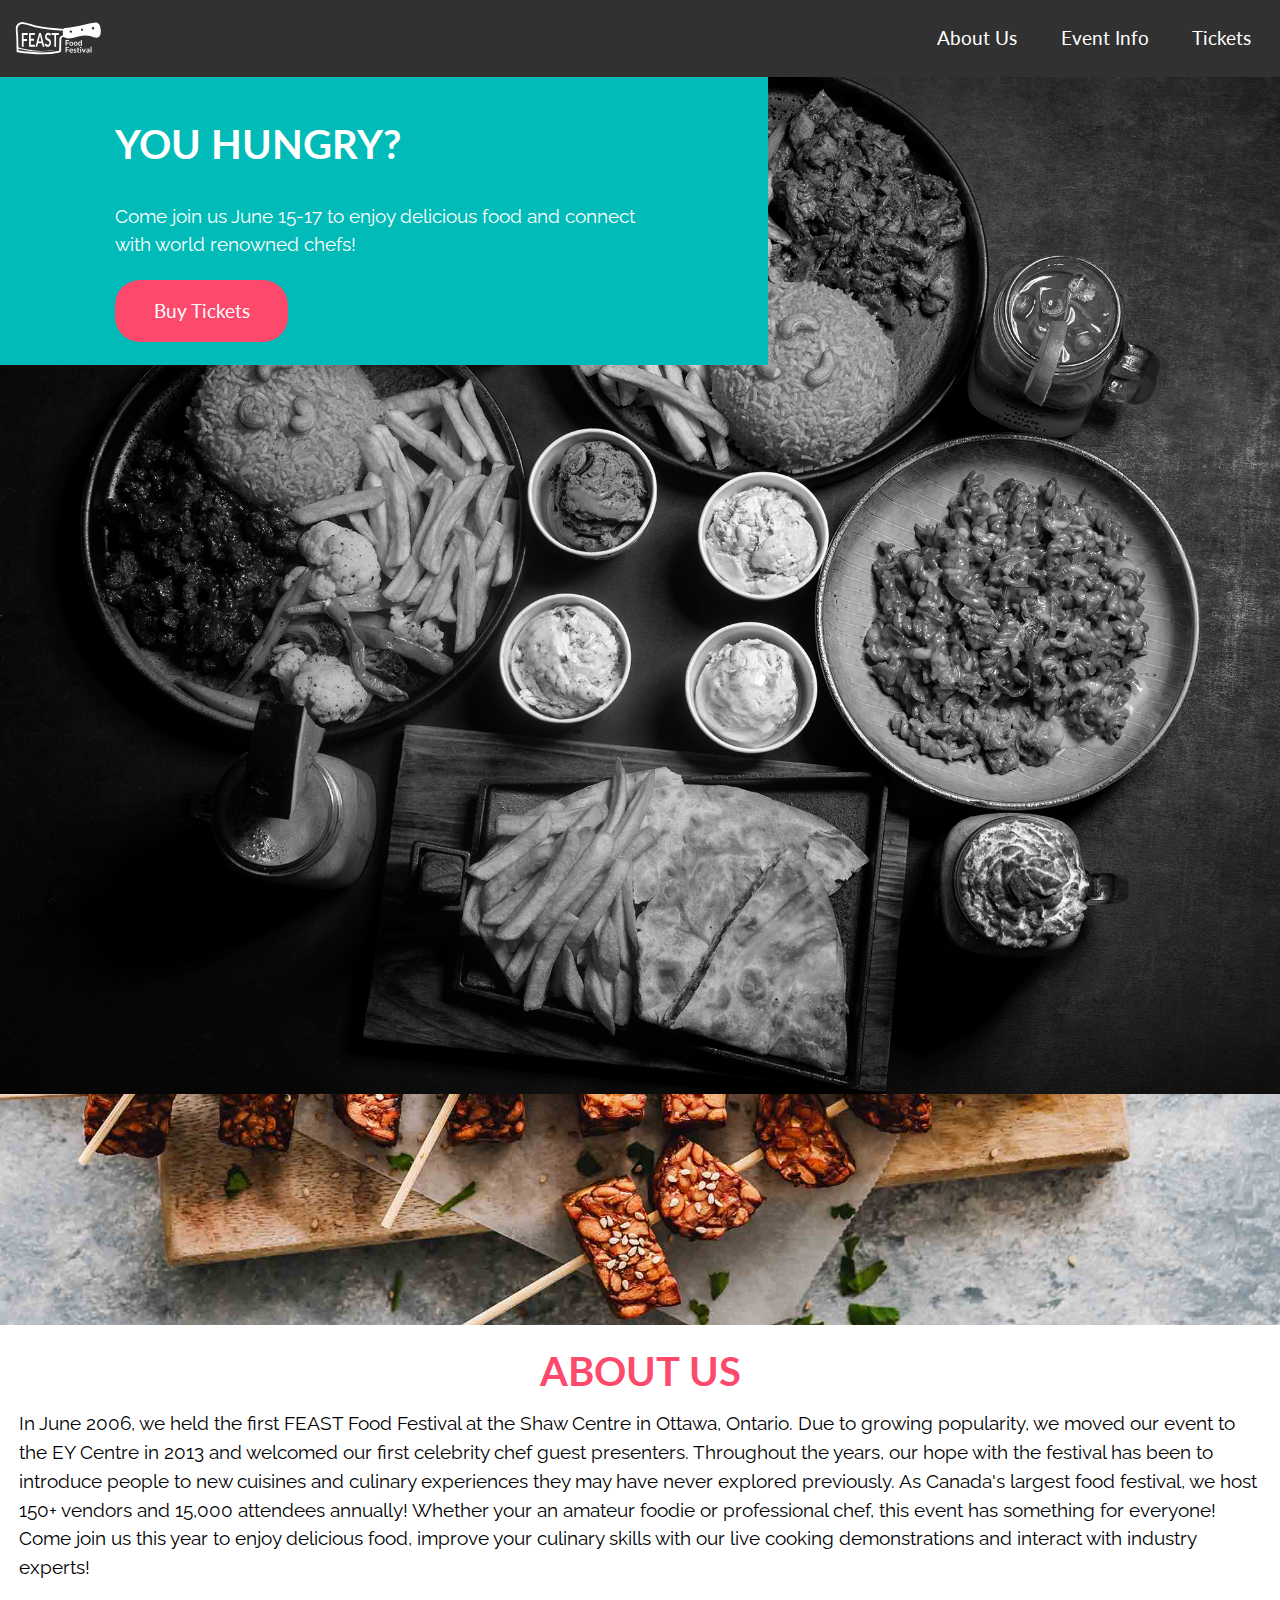
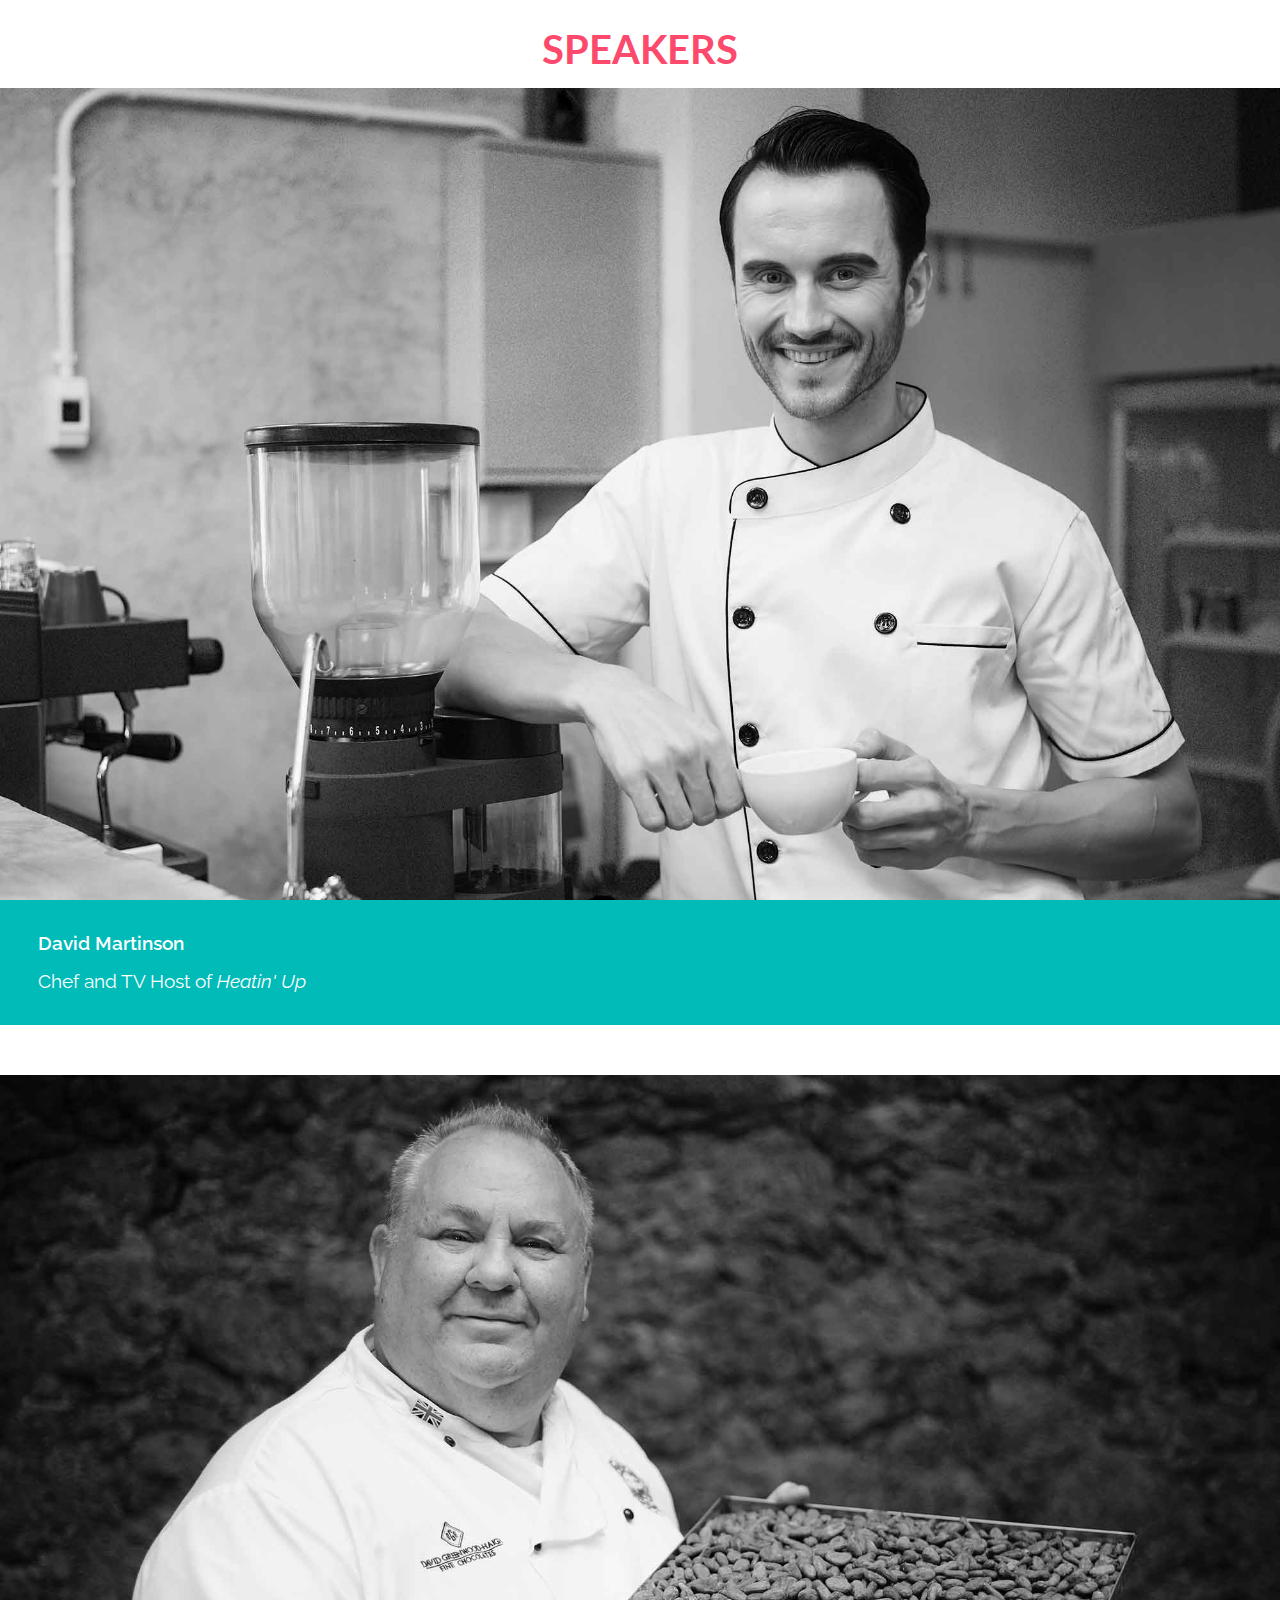
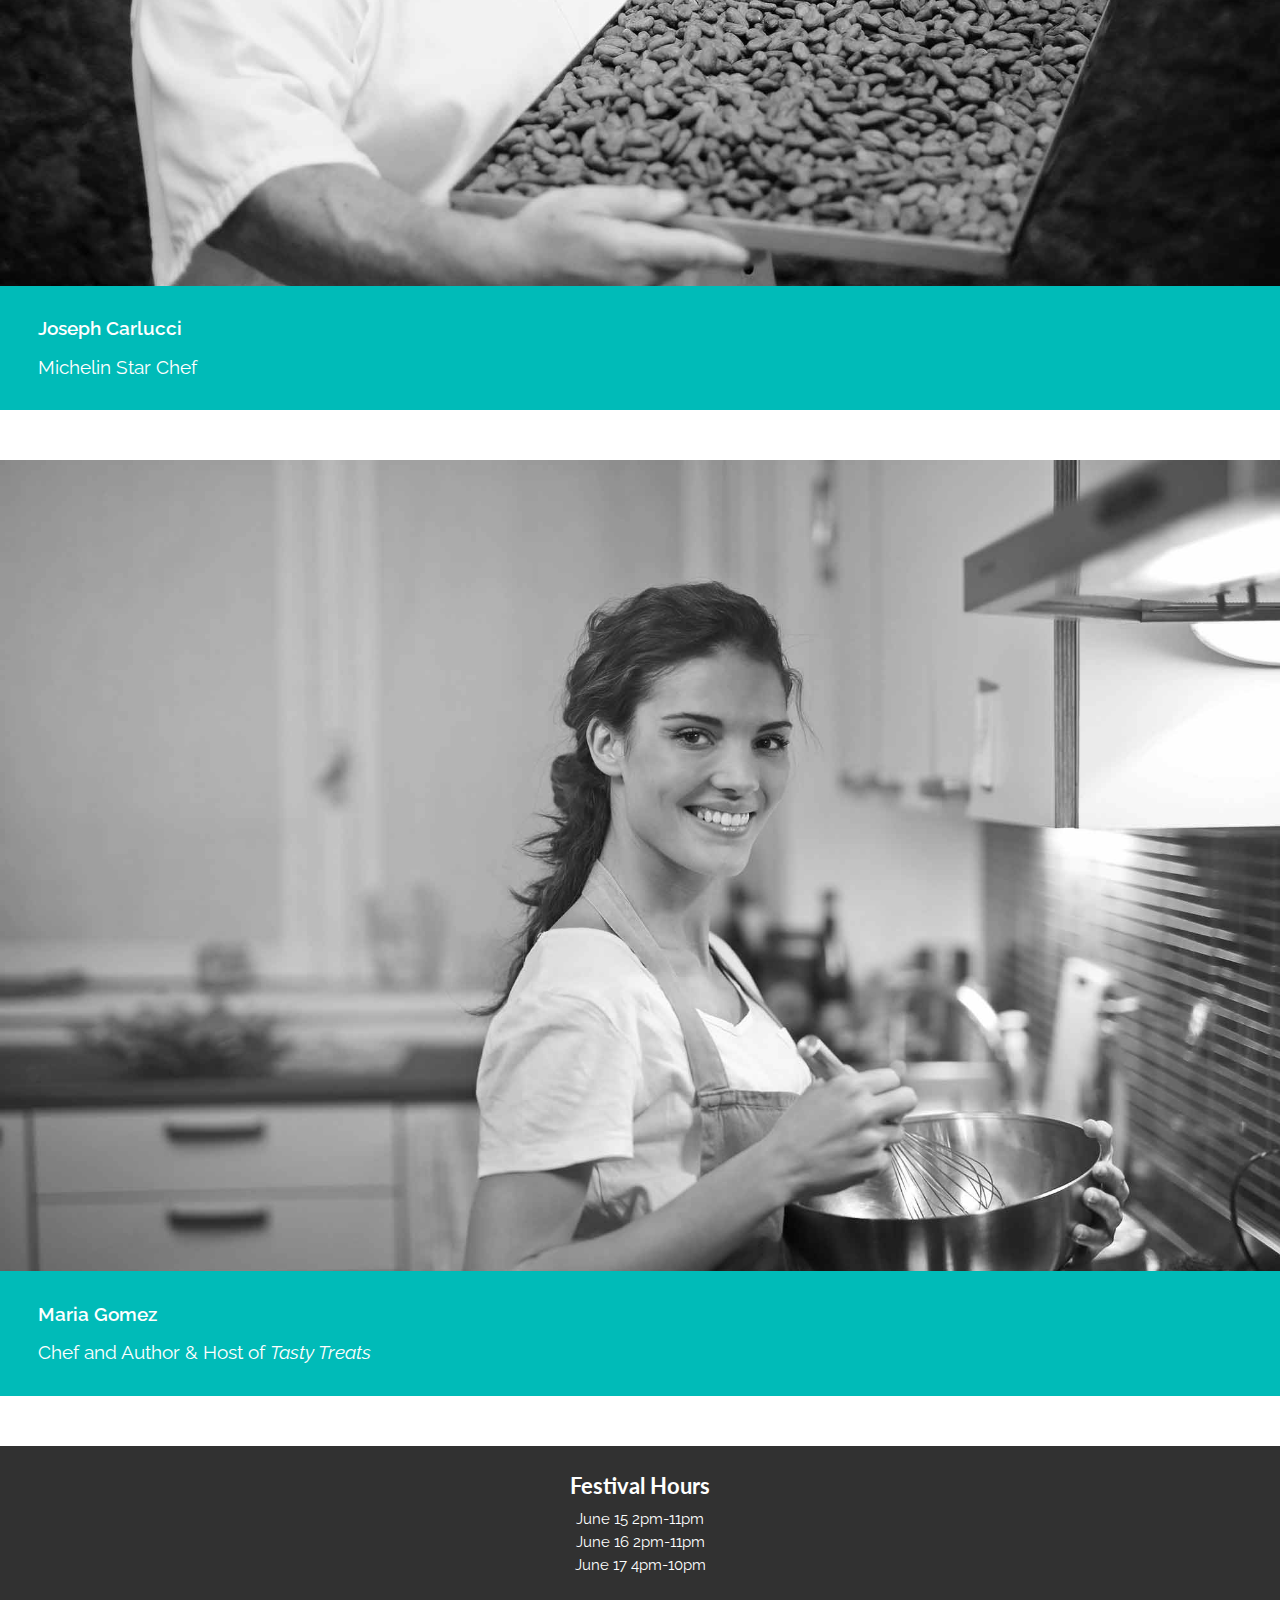
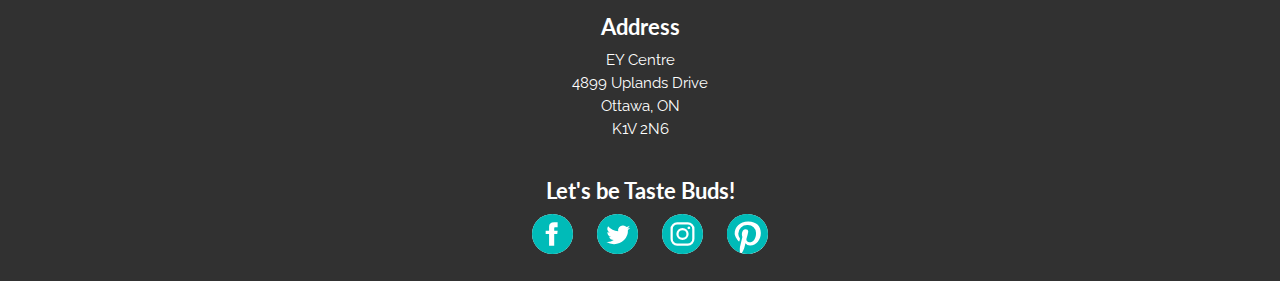
==== index.html @ 9d517d47 "Add button transition, image, and content containers" ====
<!DOCTYPE html>
<html lang="en-ca">
<head>
  <meta charset="utf-8">
  <title>FEAST Food Festival</title>
  <meta name="viewport" content="width=device-width,initial-scale=1">
  <link href="css/type.css" rel="stylesheet">
  <link href="css/main.css" rel="stylesheet">
  <link href="https://fonts.googleapis.com/css2?family=Lato:wght@700;900&family=Raleway:wght@400;600&display=swap" rel="stylesheet">
</head>
<body>

  <header>
    <div class="logo">
      <img class="logo-1" src="images/feast-logo.svg" alt="">
      <img class="logo-2" src="images/feast-logo-square.svg" alt="">
    </div>

    <nav>
      <ul class="nav">
        <li><a class="current" href="index.html">About Us</a></li>
        <li><a href="event-info.html">Event Info</a></li>
        <li><a href="tickets.html">Tickets</a></li>
      </ul>
    </nav>
  </header>

  <section class="banner">
    <img class="feast-banner" src="images/feast.jpg" alt="">
    <div class="banner-text">
      <h2>YOU HUNGRY?</h2>
      <p>Come join us June 15-17 to enjoy delicious food and connect with world renowned chefs!</p>
      <a class="buy-tickets" href="tickets.html">Buy Tickets</a>
    </div>
  </section>

  <main class="content">
    <div>
      <img class="about-us-img" src="images/skewers.jpg" alt="">
      <h2 class="about-us-h2">ABOUT US</h2>
      <p class="about-us-p">In June 2006, we held the first FEAST Food Festival at the Shaw Centre in Ottawa, Ontario. Due to growing popularity, we moved our event to the EY Centre in 2013 and welcomed our first celebrity chef guest presenters. Throughout the years, our hope with the festival has been to introduce people to new cuisines and culinary experiences they may have never explored previously. As Canada's largest food festival, we host 150+ vendors and 15,000 attendees annually! Whether your an amateur foodie or professional chef, this event has something for everyone! Come join us this year to enjoy delicious food, improve your culinary skills with our live cooking demonstrations and interact with industry experts!</p>
    </div>

    <section class="speakers">
      <h2>SPEAKERS</h2>
      <img class="chef-img" src="images/chef-1.jpg" alt="">
      <div class="chef-name chef-1">
        <p class="name">David Martinson</p>
        <p>Chef and TV Host of <i>Heatin' Up</i></p>
      </div>
      <img class="chef-img" src="images/chef-2.jpg" alt="">
      <div class="chef-name chef-2">
        <p class="name">Joseph Carlucci</p>
        <p>Michelin Star Chef</p>
      </div>
      <img class="chef-img" src="images/chef-3.jpg" alt="">
      <div class="chef-name chef-3">
        <p class="name">Maria Gomez</p>
        <p>Chef and Author & Host of <i>Tasty Treats</i></p>
      </div>
    </section>
  </main>

  <footer>
    <h3>Festival Hours</h3>
    <p>June 15 2pm-11pm</p>
    <p>June 16 2pm-11pm</p>
    <p class="last">June 17 4pm-10pm</p>

    <h3>Address</h3>
    <p>EY Centre</p>
    <p>4899 Uplands Drive</p>
    <p>Ottawa, ON</p>
    <p class="last">K1V 2N6</p>

    <h3>Let's be Taste Buds!</h3>
    <img src="images/facebook.svg" alt="">
    <img src="images/twitter.svg" alt="">
    <img src="images/instagram.svg" alt="">
    <img src="images/pinterest.svg" alt="">

  </footer>

</body>
</html>
---- css/type.css ----
/*
  Typografier || Code released under the UNLICENSE
  https://typografier.web-dev.tools/#0,100,1.3,1.125,0;38,110,1.4,1.200,1;60,120,1.5,1.200,1;90,130,1.5,1.250,1
*/

html {
  font-size: 100%;
  line-height: 1.3;
}

a {
  background-color: transparent;
  -webkit-text-decoration-skip: objects;
}

sub,
sup {
  font-size: .75em;
  line-height: 1px;
  position: relative;
  vertical-align: baseline;
}

sup {
  top: -.5em;
}

sub {
  bottom: -.25em;
}

pre,
code,
kbd,
samp {
  font-size: 1em;
}

abbr[title] {
  border-bottom: none;
  text-decoration: underline;
  text-decoration: underline dotted;
}

b,
strong {
  font-weight: bold;
}

dfn,
caption {
  font-style: italic;
}

hr {
  border: 0;
  border-top: 2px solid #000;
  height: 0;
}

table {
  border-collapse: collapse;
  border-spacing: 0;
  width: 100%;
  table-layout: fixed;
}

caption {
  text-align: left;
}

th,
td {
  border-bottom: 1px solid #000;
  text-align: left;
  vertical-align: top;
}

thead th {
  vertical-align: bottom;

  border-bottom-width: 2px;
}

.text-left {
  text-align: left;
}

.text-right {
  text-align: right;
}

.text-center {
  text-align: center;
}

.normal {
  font-weight: normal;
  font-style: normal;
}

.not-bold {
  font-weight: normal;
}

.not-italic {
  font-style: normal;
}

.bold {
  font-weight: bold;
}

.italic {
  font-style: italic;
}

.text-upper {
  text-transform: uppercase;
}

.text-lower {
  text-transform: lowercase;
}

.wrapper {
  margin-left: auto;
  margin-right: auto;
  max-width: 52em;
  width: 100%;
}

.wrapper-no-center {
  max-width: 52em;
  width: 100%;
}

.max-length {
  margin-left: auto;
  margin-right: auto;
  max-width: 36em;
  width: 100%;
}

.max-length-no-center {
  max-width: 36em;
  width: 100%;
}

h1,
h2,
h3,
h4,
h5,
h6,
p,
ul,
ol,
dl,
dd,
figure,
blockquote,
details,
hr,
fieldset,
pre,
table,
caption,
menu {
  margin: 0 0 1.3rem;
}

.tenamega {
  font-size: 3.6532rem;
  line-height: 4.875rem;
}

.tenakilo {
  font-size: 3.2473rem;
  line-height: 4.225rem;
}

.tena {
  font-size: 2.8865rem;
  line-height: 3.9rem;
}

.nina {
  font-size: 2.5658rem;
  line-height: 3.575rem;
}

.yotta {
  font-size: 2.2807rem;
  line-height: 3.25rem;
}

.zetta {
  font-size: 2.0273rem;
  line-height: 2.925rem;
}

h1,
.exa {
  font-size: 1.802rem;
  line-height: 2.6rem;
}

h2,
.peta {
  font-size: 1.6018rem;
  line-height: 2.275rem;
}

h3,
.tera {
  font-size: 1.4238rem;
  line-height: 1.95rem;
}

h4,
.giga {
  font-size: 1.2656rem;
  line-height: 1.95rem;
}

h5,
.mega {
  font-size: 1.125rem;
  line-height: 1.625rem;
}

h6,
.kilo,
input,
textarea {
  font-size: 1rem;
  line-height: 1.3rem;
}

small,
.milli {
  font-size: .8889rem;
  line-height: 1.3rem;
}

.micro {
  font-size: .7901rem;
  line-height: 1.3rem;
}

.nano {
  font-size: .7023rem;
  line-height: 1.3rem;
}

.pico {
  font-size: .6243rem;
  line-height: .975rem;
}

ul {
  padding-left: 1em;
}

ol {
  padding-left: 1.6em;
}

input,
option,
select {
  height: calc(1.3rem + .1625rem + .1625rem);
}

[type="color"] {
  width: calc(1.3rem + .1625rem + .1625rem);
}

[type="checkbox"],
[type="radio"] {
  display: inline-block;
  height: auto;
}

.push {
  margin-bottom: 1.3rem;
}

.push-none,
.push-0 {
  margin-bottom: 0;
}

.push-double,
.push-2 {
  margin-bottom: 2.6rem;
}

.push-three-quarters,
.push-3-4 {
  margin-bottom: .975rem;
}

.push-half,
.push-1-2 {
  margin-bottom: .65rem;
}

.push-quarter,
.push-1-4 {
  margin-bottom: .325rem;
}

.push-eighth,
.push-1-8 {
  margin-bottom: .1625rem;
}

.push-right-eighth,
.push-r-1-8 {
  margin-right: .1625rem;
}

.push-right-quarter,
.push-r-1-4 {
  margin-right: .325rem;
}

.push-right-half,
.push-r-1-2 {
  margin-right: .65rem;
}

.push-right-three-quarters,
.push-r-3-4 {
  margin-right: .975rem;
}

.push-right,
.push-r {
  margin-right: 1.3rem;
}

.pad-top,
.pad-t {
  padding-top: 1.3rem;
}

.pad-bottom,
.pad-b {
  padding-bottom: 1.3rem;
}

.pad-top-double,
.pad-t-2 {
  padding-top: 2.6rem;
}

.pad-bottom-double,
.pad-b-2 {
  padding-bottom: 2.6rem;
}

.pad-top-three-quarters,
.pad-t-3-4 {
  padding-top: .975rem;
}

.pad-bottom-three-quarters,
.pad-b-3-4 {
  padding-bottom: .975rem;
}

.pad-top-half,
.pad-t-1-2 {
  padding-top: .65rem;
}

.pad-bottom-half,
.pad-b-1-2 {
  padding-bottom: .65rem;
}

.pad-top-quarter,
.pad-t-1-4 {
  padding-top: .325rem;
}

.pad-bottom-quarter,
.pad-b-1-4 {
  padding-bottom: .325rem;
}

.pad-top-eighth,
.pad-t-1-8 {
  padding-top: .1625rem;
}

.pad-bottom-eighth,
.pad-b-1-8 {
  padding-bottom: .1625rem;
}

.island {
  padding: 1.3rem;
}

.island-double,
.island-2 {
  padding: 2.6rem;
}

.island-three-quarters,
.island-3-4 {
  padding: .975rem;
}

.island-half,
.island-1-2 {
  padding: .65rem;
}

.island-quarter,
.island-1-4,
td,
table th {
  padding: .325rem;
}

.island-eighth,
.island-1-8,
input:not([type="checkbox"]),
input:not([type="radio"]),
textarea {
  padding: .1625rem;
}

.gutter {
  padding-left: 1.3rem;
  padding-right: 1.3rem;
}

.gutter-double,
.gutter-2 {
  padding-left: 2.6rem;
  padding-right: 2.6rem;
}

.gutter-three-quarters,
.gutter-3-4 {
  padding-left: .975rem;
  padding-right: .975rem;
}

.gutter-half,
.gutter-1-2 {
  padding-left: .65rem;
  padding-right: .65rem;
}

.gutter-quarter,
.gutter-1-4,
caption {
  padding-left: .325rem;
  padding-right: .325rem;
}

.gutter-eighth,
.gutter-1-8 {
  padding-left: .1625rem;
  padding-right: .1625rem;
}

.i-1 {
  height: 1.3rem;
  width: 1.3rem;
}

.i-3-4 {
  height: .975rem;
  width: .975rem;
}

.i-1-2 {
  height: .65rem;
  width: .65rem;
}

.i-1-4 {
  height: .325rem;
  width: .325rem;
}

.i-1-8 {
  height: .1625rem;
  width: .1625rem;
}

.i-1-1-2,
.i-3-2 {
  height: 1.95rem;
  width: 1.95rem;
}

.i-1-1-4,
.i-5-4 {
  height: 1.625rem;
  width: 1.625rem;
}

.i-1-3-4,
.i-7-4 {
  height: 2.275rem;
  width: 2.275rem;
}

.i-2 {
  height: 2.6rem;
  width: 2.6rem;
}

select {
  padding: 0 .1625rem;
}

fieldset {
  padding: .325rem 0;

  border: 0;
  border-top: 2px solid #000;
}

legend {
  padding-right: .325rem;
}

@media only screen and (min-width: 38em) {

  html {
    font-size: 110%;
    line-height: 1.4;
  }

  h1,
  h2,
  h3,
  h4,
  h5,
  h6,
  p,
  ul,
  ol,
  dl,
  dd,
  figure,
  blockquote,
  details,
  hr,
  fieldset,
  pre,
  table,
  caption,
  menu {
    margin: 0 0 1.4rem;
  }

  .tenamega {
    font-size: 7.4301rem;
    line-height: 9.8rem;
  }

  .tenakilo {
    font-size: 6.1917rem;
    line-height: 8.05rem;
  }

  .tena {
    font-size: 5.1598rem;
    line-height: 7rem;
  }

  .nina {
    font-size: 4.2998rem;
    line-height: 5.6rem;
  }

  .yotta {
    font-size: 3.5832rem;
    line-height: 4.9rem;
  }

  .zetta {
    font-size: 2.986rem;
    line-height: 4.2rem;
  }

  h1,
  .exa {
    font-size: 2.4883rem;
    line-height: 3.5rem;
  }

  h2,
  .peta {
    font-size: 2.0736rem;
    line-height: 2.8rem;
  }

  h3,
  .tera {
    font-size: 1.728rem;
    line-height: 2.45rem;
  }

  h4,
  .giga {
    font-size: 1.44rem;
    line-height: 2.1rem;
  }

  h5,
  .mega {
    font-size: 1.2rem;
    line-height: 1.75rem;
  }

  h6,
  .kilo,
  input,
  textarea {
    font-size: 1rem;
    line-height: 1.4rem;
  }

  small,
  .milli {
    font-size: .8333rem;
    line-height: 1.4rem;
  }

  .micro {
    font-size: .6944rem;
    line-height: 1.05rem;
  }

  .nano {
    font-size: .5787rem;
    line-height: 1.05rem;
  }

  .pico {
    font-size: .4823rem;
    line-height: .7rem;
  }

  ul,
  ol {
    padding-left: 0;
  }

  ul ul,
  ol ul {
    padding-left: 1em;
  }

  ol ol,
  ul ol {
    padding-left: 1.6em;
  }

  .hang-punc {
    float: left;
    margin-left: -1.4em;
    text-align: right;
    width: 1.3em;
  }

  table {
    margin-left: -.35rem;
    margin-right: -.35rem;
    width: calc(100% + .35rem + .35rem);
  }

  input,
  option,
  select {
    height: calc(1.4rem + .175rem + .175rem);
  }

  [type="color"] {
    width: calc(1.4rem + .175rem + .175rem);
  }

  [type="checkbox"],
  [type="radio"] {
    display: inline-block;
    height: auto;
  }

  .push {
    margin-bottom: 1.4rem;
  }

  .push-none,
  .push-0 {
    margin-bottom: 0;
  }

  .push-double,
  .push-2 {
    margin-bottom: 2.8rem;
  }

  .push-three-quarters,
  .push-3-4 {
    margin-bottom: 1.05rem;
  }

  .push-half,
  .push-1-2 {
    margin-bottom: .7rem;
  }

  .push-quarter,
  .push-1-4 {
    margin-bottom: .35rem;
  }

  .push-eighth,
  .push-1-8 {
    margin-bottom: .175rem;
  }

  .push-right-eighth,
  .push-r-1-8 {
    margin-right: .175rem;
  }

  .push-right-quarter,
  .push-r-1-4 {
    margin-right: .35rem;
  }

  .push-right-half,
  .push-r-1-2 {
    margin-right: .7rem;
  }

  .push-right-three-quarters,
  .push-r-3-4 {
    margin-right: 1.05rem;
  }

  .push-right,
  .push-r {
    margin-right: 1.4rem;
  }

  .pad-top,
  .pad-t {
    padding-top: 1.4rem;
  }

  .pad-bottom,
  .pad-b {
    padding-bottom: 1.4rem;
  }

  .pad-top-double,
  .pad-t-2 {
    padding-top: 2.8rem;
  }

  .pad-bottom-double,
  .pad-b-2 {
    padding-bottom: 2.8rem;
  }

  .pad-top-three-quarters,
  .pad-t-3-4 {
    padding-top: 1.05rem;
  }

  .pad-bottom-three-quarters,
  .pad-b-3-4 {
    padding-bottom: 1.05rem;
  }

  .pad-top-half,
  .pad-t-1-2 {
    padding-top: .7rem;
  }

  .pad-bottom-half,
  .pad-b-1-2 {
    padding-bottom: .7rem;
  }

  .pad-top-quarter,
  .pad-t-1-4 {
    padding-top: .35rem;
  }

  .pad-bottom-quarter,
  .pad-b-1-4 {
    padding-bottom: .35rem;
  }

  .pad-top-eighth,
  .pad-t-1-8 {
    padding-top: .175rem;
  }

  .pad-bottom-eighth,
  .pad-b-1-8 {
    padding-bottom: .175rem;
  }

  .island {
    padding: 1.4rem;
  }

  .island-double,
  .island-2 {
    padding: 2.8rem;
  }

  .island-three-quarters,
  .island-3-4 {
    padding: 1.05rem;
  }

  .island-half,
  .island-1-2 {
    padding: .7rem;
  }

  .island-quarter,
  .island-1-4,
  td,
  table th {
    padding: .35rem;
  }

  .island-eighth,
  .island-1-8,
  input:not([type="checkbox"]),
  input:not([type="radio"]),
  textarea {
    padding: .175rem;
  }

  .gutter {
    padding-left: 1.4rem;
    padding-right: 1.4rem;
  }

  .gutter-double,
  .gutter-2 {
    padding-left: 2.8rem;
    padding-right: 2.8rem;
  }

  .gutter-three-quarters,
  .gutter-3-4 {
    padding-left: 1.05rem;
    padding-right: 1.05rem;
  }

  .gutter-half,
  .gutter-1-2 {
    padding-left: .7rem;
    padding-right: .7rem;
  }

  .gutter-quarter,
  .gutter-1-4,
  caption {
    padding-left: .35rem;
    padding-right: .35rem;
  }

  .gutter-eighth,
  .gutter-1-8 {
    padding-left: .175rem;
    padding-right: .175rem;
  }

  .i-1 {
    height: 1.4rem;
    width: 1.4rem;
  }

  .i-3-4 {
    height: 1.05rem;
    width: 1.05rem;
  }

  .i-1-2 {
    height: .7rem;
    width: .7rem;
  }

  .i-1-4 {
    height: .35rem;
    width: .35rem;
  }

  .i-1-8 {
    height: .175rem;
    width: .175rem;
  }

  .i-1-1-2,
  .i-3-2 {
    height: 2.1rem;
    width: 2.1rem;
  }

  .i-1-1-4,
  .i-5-4 {
    height: 1.75rem;
    width: 1.75rem;
  }

  .i-1-3-4,
  .i-7-4 {
    height: 2.45rem;
    width: 2.45rem;
  }

  .i-2 {
    height: 2.8rem;
    width: 2.8rem;
  }

  select {
    padding: 0 .175rem;
  }

  fieldset {
    padding: .35rem 0;

    border: 0;
    border-top: 2px solid #000;
  }

  legend {
    padding-right: .35rem;
  }

}

@media only screen and (min-width: 60em) {

  html {
    font-size: 120%;
    line-height: 1.5;
  }

  h1,
  h2,
  h3,
  h4,
  h5,
  h6,
  p,
  ul,
  ol,
  dl,
  dd,
  figure,
  blockquote,
  details,
  hr,
  fieldset,
  pre,
  table,
  caption,
  menu {
    margin: 0 0 1.5rem;
  }

  .tenamega {
    font-size: 7.4301rem;
    line-height: 9.75rem;
  }

  .tenakilo {
    font-size: 6.1917rem;
    line-height: 8.25rem;
  }

  .tena {
    font-size: 5.1598rem;
    line-height: 6.75rem;
  }

  .nina {
    font-size: 4.2998rem;
    line-height: 5.625rem;
  }

  .yotta {
    font-size: 3.5832rem;
    line-height: 4.875rem;
  }

  .zetta {
    font-size: 2.986rem;
    line-height: 4.125rem;
  }

  h1,
  .exa {
    font-size: 2.4883rem;
    line-height: 3.375rem;
  }

  h2,
  .peta {
    font-size: 2.0736rem;
    line-height: 3rem;
  }

  h3,
  .tera {
    font-size: 1.728rem;
    line-height: 2.25rem;
  }

  h4,
  .giga {
    font-size: 1.44rem;
    line-height: 1.875rem;
  }

  h5,
  .mega {
    font-size: 1.2rem;
    line-height: 1.875rem;
  }

  h6,
  .kilo,
  input,
  textarea {
    font-size: 1rem;
    line-height: 1.5rem;
  }

  small,
  .milli {
    font-size: .8333rem;
    line-height: 1.5rem;
  }

  .micro {
    font-size: .6944rem;
    line-height: 1.125rem;
  }

  .nano {
    font-size: .5787rem;
    line-height: .75rem;
  }

  .pico {
    font-size: .4823rem;
    line-height: .75rem;
  }

  ul,
  ol {
    padding-left: 0;
  }

  ul ul,
  ol ul {
    padding-left: 1em;
  }

  ol ol,
  ul ol {
    padding-left: 1.6em;
  }

  .hang-punc {
    float: left;
    margin-left: -1.4em;
    text-align: right;
    width: 1.3em;
  }

  table {
    margin-left: -.375rem;
    margin-right: -.375rem;
    width: calc(100% + .375rem + .375rem);
  }

  input,
  option,
  select {
    height: calc(1.5rem + .1875rem + .1875rem);
  }

  [type="color"] {
    width: calc(1.5rem + .1875rem + .1875rem);
  }

  [type="checkbox"],
  [type="radio"] {
    display: inline-block;
    height: auto;
  }

  .push {
    margin-bottom: 1.5rem;
  }

  .push-none,
  .push-0 {
    margin-bottom: 0;
  }

  .push-double,
  .push-2 {
    margin-bottom: 3rem;
  }

  .push-three-quarters,
  .push-3-4 {
    margin-bottom: 1.125rem;
  }

  .push-half,
  .push-1-2 {
    margin-bottom: .75rem;
  }

  .push-quarter,
  .push-1-4 {
    margin-bottom: .375rem;
  }

  .push-eighth,
  .push-1-8 {
    margin-bottom: .1875rem;
  }

  .push-right-eighth,
  .push-r-1-8 {
    margin-right: .1875rem;
  }

  .push-right-quarter,
  .push-r-1-4 {
    margin-right: .375rem;
  }

  .push-right-half,
  .push-r-1-2 {
    margin-right: .75rem;
  }

  .push-right-three-quarters,
  .push-r-3-4 {
    margin-right: 1.125rem;
  }

  .push-right,
  .push-r {
    margin-right: 1.5rem;
  }

  .pad-top,
  .pad-t {
    padding-top: 1.5rem;
  }

  .pad-bottom,
  .pad-b {
    padding-bottom: 1.5rem;
  }

  .pad-top-double,
  .pad-t-2 {
    padding-top: 3rem;
  }

  .pad-bottom-double,
  .pad-b-2 {
    padding-bottom: 3rem;
  }

  .pad-top-three-quarters,
  .pad-t-3-4 {
    padding-top: 1.125rem;
  }

  .pad-bottom-three-quarters,
  .pad-b-3-4 {
    padding-bottom: 1.125rem;
  }

  .pad-top-half,
  .pad-t-1-2 {
    padding-top: .75rem;
  }

  .pad-bottom-half,
  .pad-b-1-2 {
    padding-bottom: .75rem;
  }

  .pad-top-quarter,
  .pad-t-1-4 {
    padding-top: .375rem;
  }

  .pad-bottom-quarter,
  .pad-b-1-4 {
    padding-bottom: .375rem;
  }

  .pad-top-eighth,
  .pad-t-1-8 {
    padding-top: .1875rem;
  }

  .pad-bottom-eighth,
  .pad-b-1-8 {
    padding-bottom: .1875rem;
  }

  .island {
    padding: 1.5rem;
  }

  .island-double,
  .island-2 {
    padding: 3rem;
  }

  .island-three-quarters,
  .island-3-4 {
    padding: 1.125rem;
  }

  .island-half,
  .island-1-2 {
    padding: .75rem;
  }

  .island-quarter,
  .island-1-4,
  td,
  table th {
    padding: .375rem;
  }

  .island-eighth,
  .island-1-8,
  input:not([type="checkbox"]),
  input:not([type="radio"]),
  textarea {
    padding: .1875rem;
  }

  .gutter {
    padding-left: 1.5rem;
    padding-right: 1.5rem;
  }

  .gutter-double,
  .gutter-2 {
    padding-left: 3rem;
    padding-right: 3rem;
  }

  .gutter-three-quarters,
  .gutter-3-4 {
    padding-left: 1.125rem;
    padding-right: 1.125rem;
  }

  .gutter-half,
  .gutter-1-2 {
    padding-left: .75rem;
    padding-right: .75rem;
  }

  .gutter-quarter,
  .gutter-1-4,
  caption {
    padding-left: .375rem;
    padding-right: .375rem;
  }

  .gutter-eighth,
  .gutter-1-8 {
    padding-left: .1875rem;
    padding-right: .1875rem;
  }

  .i-1 {
    height: 1.5rem;
    width: 1.5rem;
  }

  .i-3-4 {
    height: 1.125rem;
    width: 1.125rem;
  }

  .i-1-2 {
    height: .75rem;
    width: .75rem;
  }

  .i-1-4 {
    height: .375rem;
    width: .375rem;
  }

  .i-1-8 {
    height: .1875rem;
    width: .1875rem;
  }

  .i-1-1-2,
  .i-3-2 {
    height: 2.25rem;
    width: 2.25rem;
  }

  .i-1-1-4,
  .i-5-4 {
    height: 1.875rem;
    width: 1.875rem;
  }

  .i-1-3-4,
  .i-7-4 {
    height: 2.625rem;
    width: 2.625rem;
  }

  .i-2 {
    height: 3rem;
    width: 3rem;
  }

  select {
    padding: 0 .1875rem;
  }

  fieldset {
    padding: .375rem 0;

    border: 0;
    border-top: 2px solid #000;
  }

  legend {
    padding-right: .375rem;
  }

}

@media only screen and (min-width: 90em) {

  html {
    font-size: 130%;
    line-height: 1.5;
  }

  h1,
  h2,
  h3,
  h4,
  h5,
  h6,
  p,
  ul,
  ol,
  dl,
  dd,
  figure,
  blockquote,
  details,
  hr,
  fieldset,
  pre,
  table,
  caption,
  menu {
    margin: 0 0 1.5rem;
  }

  .tenamega {
    font-size: 11.6415rem;
    line-height: 15.375rem;
  }

  .tenakilo {
    font-size: 9.3132rem;
    line-height: 12.375rem;
  }

  .tena {
    font-size: 7.4506rem;
    line-height: 9.75rem;
  }

  .nina {
    font-size: 5.9605rem;
    line-height: 7.875rem;
  }

  .yotta {
    font-size: 4.7684rem;
    line-height: 6.375rem;
  }

  .zetta {
    font-size: 3.8147rem;
    line-height: 5.25rem;
  }

  h1,
  .exa {
    font-size: 3.0518rem;
    line-height: 4.125rem;
  }

  h2,
  .peta {
    font-size: 2.4414rem;
    line-height: 3.375rem;
  }

  h3,
  .tera {
    font-size: 1.9531rem;
    line-height: 2.625rem;
  }

  h4,
  .giga {
    font-size: 1.5625rem;
    line-height: 2.25rem;
  }

  h5,
  .mega {
    font-size: 1.25rem;
    line-height: 1.875rem;
  }

  h6,
  .kilo,
  input,
  textarea {
    font-size: 1rem;
    line-height: 1.5rem;
  }

  small,
  .milli {
    font-size: .8rem;
    line-height: 1.5rem;
  }

  .micro {
    font-size: .64rem;
    line-height: 1.125rem;
  }

  .nano {
    font-size: .512rem;
    line-height: .75rem;
  }

  .pico {
    font-size: .4096rem;
    line-height: .75rem;
  }

  ul,
  ol {
    padding-left: 0;
  }

  ul ul,
  ol ul {
    padding-left: 1em;
  }

  ol ol,
  ul ol {
    padding-left: 1.6em;
  }

  .hang-punc {
    float: left;
    margin-left: -1.4em;
    text-align: right;
    width: 1.3em;
  }

  table {
    margin-left: -.375rem;
    margin-right: -.375rem;
    width: calc(100% + .375rem + .375rem);
  }

  input,
  option,
  select {
    height: calc(1.5rem + .1875rem + .1875rem);
  }

  [type="color"] {
    width: calc(1.5rem + .1875rem + .1875rem);
  }

  [type="checkbox"],
  [type="radio"] {
    display: inline-block;
    height: auto;
  }

  .push {
    margin-bottom: 1.5rem;
  }

  .push-none,
  .push-0 {
    margin-bottom: 0;
  }

  .push-double,
  .push-2 {
    margin-bottom: 3rem;
  }

  .push-three-quarters,
  .push-3-4 {
    margin-bottom: 1.125rem;
  }

  .push-half,
  .push-1-2 {
    margin-bottom: .75rem;
  }

  .push-quarter,
  .push-1-4 {
    margin-bottom: .375rem;
  }

  .push-eighth,
  .push-1-8 {
    margin-bottom: .1875rem;
  }

  .push-right-eighth,
  .push-r-1-8 {
    margin-right: .1875rem;
  }

  .push-right-quarter,
  .push-r-1-4 {
    margin-right: .375rem;
  }

  .push-right-half,
  .push-r-1-2 {
    margin-right: .75rem;
  }

  .push-right-three-quarters,
  .push-r-3-4 {
    margin-right: 1.125rem;
  }

  .push-right,
  .push-r {
    margin-right: 1.5rem;
  }

  .pad-top,
  .pad-t {
    padding-top: 1.5rem;
  }

  .pad-bottom,
  .pad-b {
    padding-bottom: 1.5rem;
  }

  .pad-top-double,
  .pad-t-2 {
    padding-top: 3rem;
  }

  .pad-bottom-double,
  .pad-b-2 {
    padding-bottom: 3rem;
  }

  .pad-top-three-quarters,
  .pad-t-3-4 {
    padding-top: 1.125rem;
  }

  .pad-bottom-three-quarters,
  .pad-b-3-4 {
    padding-bottom: 1.125rem;
  }

  .pad-top-half,
  .pad-t-1-2 {
    padding-top: .75rem;
  }

  .pad-bottom-half,
  .pad-b-1-2 {
    padding-bottom: .75rem;
  }

  .pad-top-quarter,
  .pad-t-1-4 {
    padding-top: .375rem;
  }

  .pad-bottom-quarter,
  .pad-b-1-4 {
    padding-bottom: .375rem;
  }

  .pad-top-eighth,
  .pad-t-1-8 {
    padding-top: .1875rem;
  }

  .pad-bottom-eighth,
  .pad-b-1-8 {
    padding-bottom: .1875rem;
  }

  .island {
    padding: 1.5rem;
  }

  .island-double,
  .island-2 {
    padding: 3rem;
  }

  .island-three-quarters,
  .island-3-4 {
    padding: 1.125rem;
  }

  .island-half,
  .island-1-2 {
    padding: .75rem;
  }

  .island-quarter,
  .island-1-4,
  td,
  table th {
    padding: .375rem;
  }

  .island-eighth,
  .island-1-8,
  input:not([type="checkbox"]),
  input:not([type="radio"]),
  textarea {
    padding: .1875rem;
  }

  .gutter {
    padding-left: 1.5rem;
    padding-right: 1.5rem;
  }

  .gutter-double,
  .gutter-2 {
    padding-left: 3rem;
    padding-right: 3rem;
  }

  .gutter-three-quarters,
  .gutter-3-4 {
    padding-left: 1.125rem;
    padding-right: 1.125rem;
  }

  .gutter-half,
  .gutter-1-2 {
    padding-left: .75rem;
    padding-right: .75rem;
  }

  .gutter-quarter,
  .gutter-1-4,
  caption {
    padding-left: .375rem;
    padding-right: .375rem;
  }

  .gutter-eighth,
  .gutter-1-8 {
    padding-left: .1875rem;
    padding-right: .1875rem;
  }

  .i-1 {
    height: 1.5rem;
    width: 1.5rem;
  }

  .i-3-4 {
    height: 1.125rem;
    width: 1.125rem;
  }

  .i-1-2 {
    height: .75rem;
    width: .75rem;
  }

  .i-1-4 {
    height: .375rem;
    width: .375rem;
  }

  .i-1-8 {
    height: .1875rem;
    width: .1875rem;
  }

  .i-1-1-2,
  .i-3-2 {
    height: 2.25rem;
    width: 2.25rem;
  }

  .i-1-1-4,
  .i-5-4 {
    height: 1.875rem;
    width: 1.875rem;
  }

  .i-1-3-4,
  .i-7-4 {
    height: 2.625rem;
    width: 2.625rem;
  }

  .i-2 {
    height: 3rem;
    width: 3rem;
  }

  select {
    padding: 0 .1875rem;
  }

  fieldset {
    padding: .375rem 0;

    border: 0;
    border-top: 2px solid #000;
  }

  legend {
    padding-right: .375rem;
  }

}
---- css/main.css ----
@-moz-viewport { width: device-width; scale: 1; }
@-ms-viewport { width: device-width; scale: 1; }
@-o-viewport { width: device-width; scale: 1; }
@-webkit-viewport { width: device-width; scale: 1; }
@viewport { width: device-width; scale: 1; }

html {
  -moz-text-size-adjust: 100%;
  -ms-text-size-adjust: 100%;
  -webkit-text-size-adjust: 100%;
  text-size-adjust: 100%;
  box-sizing: border-box;
  font-family: Lato, sans-serif;
}

*, *::before, *::after {
  box-sizing: inherit;
}

body {
  margin: 0;
}

img {
  width: 100%;
}

header {
  background-color: #313131;
}

.logo {
  width: 64px;
  display: block;
  margin-left: auto;
  margin-right: auto;
  padding-top: 1rem;
}

.logo-1 {
  display: none;
}

nav a {
  display: block;
  text-align: center;
}

nav .current {
  background-color: #FC496C;
}

nav a:hover {
  background-color: #FC496C;
  transition: all .3s ease;
}

.nav {
  list-style-type: none;
  padding-left: 0;
  padding-bottom: 1rem;
  margin-bottom: 0;
}

li a {
  text-decoration: none;
  color: #fff;
  padding: .5rem 0;
}

.feast-banner {
  display: none;
}

.banner-text {
  color: #fff;
  background-color: #00BBB8;
  padding: 3rem 1rem;
}

.buy,
.banner-text a {
  text-decoration: none;
  color: #fff;
  background-color: #FC496C;
  border-radius: 25px;
  transition: all .3s ease;
}

.buy {
  padding: .75rem 1rem;
}

.banner-text a{
  padding: 1rem;
}

.banner h2 {
  margin-top: 0;
}

.banner p {
  margin-bottom: 2rem;
}

.buy:hover,
.banner-text a:hover {
  background-color: #C93B57;
}

.content h2,
.content p {
  margin: .5rem 1rem;
}

.speakers h2 {
  margin-top: 2rem;
}

p {
  font-family: Raleway, sans-serif;
}

.content h2 {
  color: #FC496C;
  text-align: center;
}

.chef-img {
  position: relative;
}

.chef-name {
  position: absolute;
  z-index: 2;
  background-color: #00BBB8;
  color: #fff;
  padding: 1rem;
  left: 20%;
  transform: translateX(-20%);
}

.name {
  font-weight: 600;
}

.chef-1,
.chef-2,
.chef-3 {
  position: relative;
  bottom: 50px;
}

footer {
  background-color: #313131;
  color: #fff;
  padding: 1rem;
  text-align: center;
}

footer img {
  width: 60px;
  padding-left: 1rem;
}

footer h3 {
  margin-bottom: 0;
  font-size: 1.125rem;
}

footer p {
  margin-bottom: 0;
  margin-left: 0;
  font-size: .8rem;
}

.last {
  margin-bottom: 1.5rem;
}

.ticket-header {
  text-align: center;
}

.ticket-header h1 {
  margin-top: 2rem;
  font-weight: 900;
}

.pass-info {
  margin-left: .5rem;
  margin-right: .5rem;
}

.icon {
  width: 150px;
  display: block;
  margin-left: auto;
  margin-right: auto;
  margin-top: 2rem;
}

.card-1 p,
.card-2 p,
.card-3 p {
  text-align: center;
  margin-bottom: .5rem;
  color: #00BBB8;
  position: relative;
}

.card-1 h2,
.card-2 h2,
.card-3 h2 {
  text-align: center;
  margin-bottom: 0;
  color: #00BBB8;
  position: relative;
}

.buy {
  position: absolute;
  left: 50%;
  transform: translateX(-50%);
}

.card-1,
.card-2,
.card-3 {
  padding-bottom: 5rem;
  border: solid 3px #FC496C;
  margin: 1rem;
}

.card li {
  font-family: Raleway, sans-serif;
  margin: 0 .5rem;
}

.card p {
  font-weight: 600;
}

.event-info h1 {
  margin-top: 1rem;
  text-align: center;
  color: #00BBB8;
  font-weight: 900;
}

.celebrate p {
  margin: 0 1rem 1rem 1rem;
}

.info {
  background-color: #FC496C;
  padding: 1rem;
}

.info h2,
.sponsors h3 {
  text-align: center;
  font-weight: 900;
  margin-bottom: .5rem;
}

.info h2,
.info p {
  color: #fff;
}

.info p {
  margin-bottom: 2.5rem;
}

.info h2:first-child {
  margin-top: 2rem;
}

.info a {
  color: #fff;
  font-weight: 600;
  transition: all .3s ease;
}

.info a:hover {
  color: #313131;
}

.sponsors h3 {
  margin-top: 2rem;
  color: #00BBB8;
}

.sponsors p {
  margin-left: 1rem;
  margin-right: 1rem;
}

.sponsor-img {
  display: grid;
  grid-template-rows: 1fr 1fr;
  grid-template-columns: 1fr 1fr;
}

.img1,
.img2,
.img3,
.img4 {
  padding: 1rem;
}

@media only screen and (min-width: 25em) {

.img1,
.img2,
.img3,
.img4 {
  width: 50%;
  margin: 0 auto;
}

@media only screen and (min-width: 38em) {

nav .current {
  background-color: transparent;
}

.banner h2,
.banner p {
  padding-left: 3rem;
  padding-right: 3rem;
}

.banner a {
  margin-left: 3rem;
  padding-left: 2rem;
  padding-right: 2rem;
}

.pass-info {
  margin-left: 2rem;
  margin-right: 2rem;
}

.card-1,
.card-2,
.card-3 {
  margin-left: 5rem;
  margin-right: 5rem;
}

.donuts {
  object-fit: cover;
  height: 300px;
}

.celebrate,
.info,
.sponsors {
  padding-left: 3rem;
  padding-right: 3rem;
}

}


@media only screen and (min-width: 60em) {

.logo {
  margin-left: 0;
  padding: 0;
}

.logo-1 {
  display: block;
  width: 150%;
}

.logo-2 {
  display: none;
}

header {
  display: flex;
  justify-content: space-between;
  align-items: center;
  padding: 1rem .5rem;
}

.nav {
  padding-bottom: 0;
}

nav li {
  display: inline-block;
}

nav li a {
  transition: all .3s ease;
  padding: .25rem 1rem;
  border-radius: 25px;
}

.feast-banner {
  display: block;
  position: absolute;
}

.banner-text {
  margin-right: 40%;
  position: relative;
  padding: 2rem 3rem;
}

.tickets {
  display: flex;
  padding: 2rem;
}

.buy a {
  display: inline-block;
}

.buy-1 {
  left: 15%;
  bottom: -20%;
  transform: translateX(-15%);
}

.buy-2 {
  bottom: -20%;
}

.buy-3 {
  left: 85%;
  bottom: -20%;
  transform: translateX(-85%);
}

.card {
  margin: 0;
}

.card-1,
.card-2 {
  margin-right: 1rem;
}

.celebrate,
.info,
.sponsors {
  padding-left: 10rem;
  padding-right: 10rem;
}

.sponsor-img {
  display: flex;
  margin-bottom: 2rem;
}

}
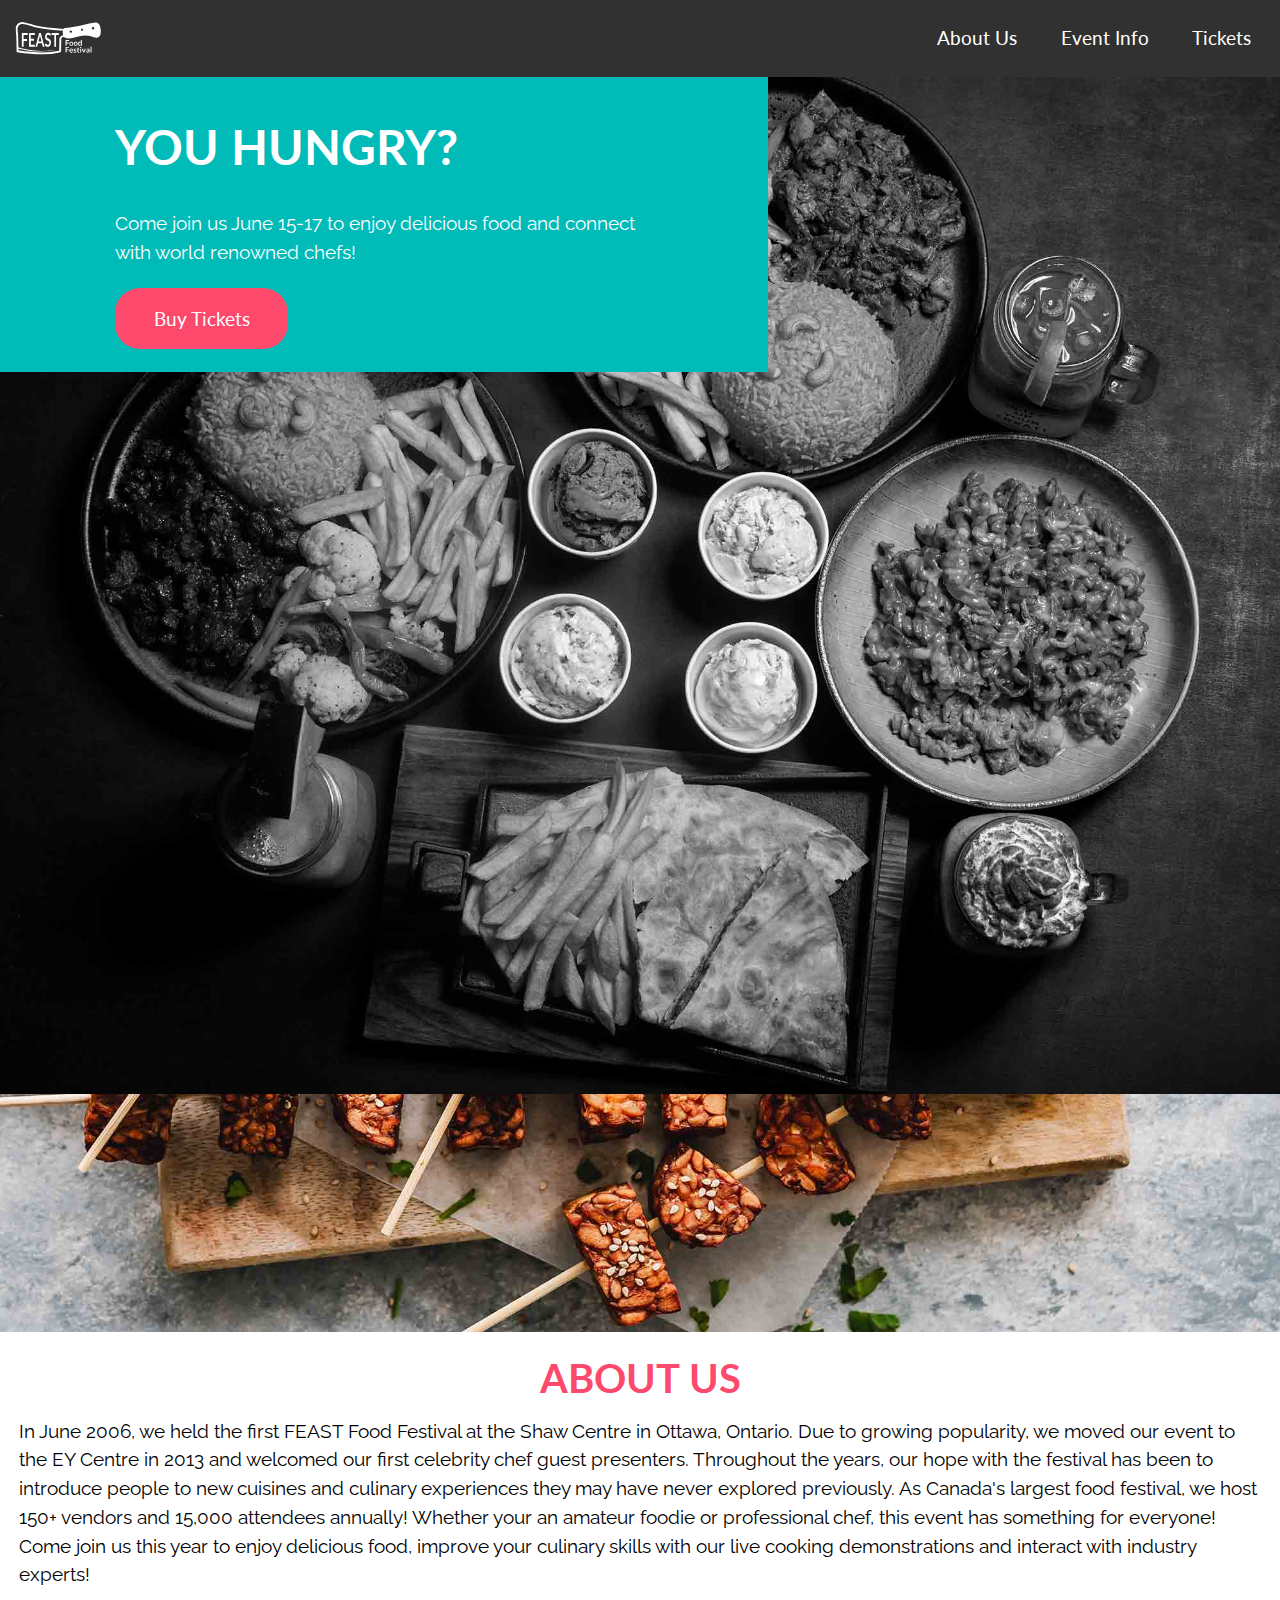
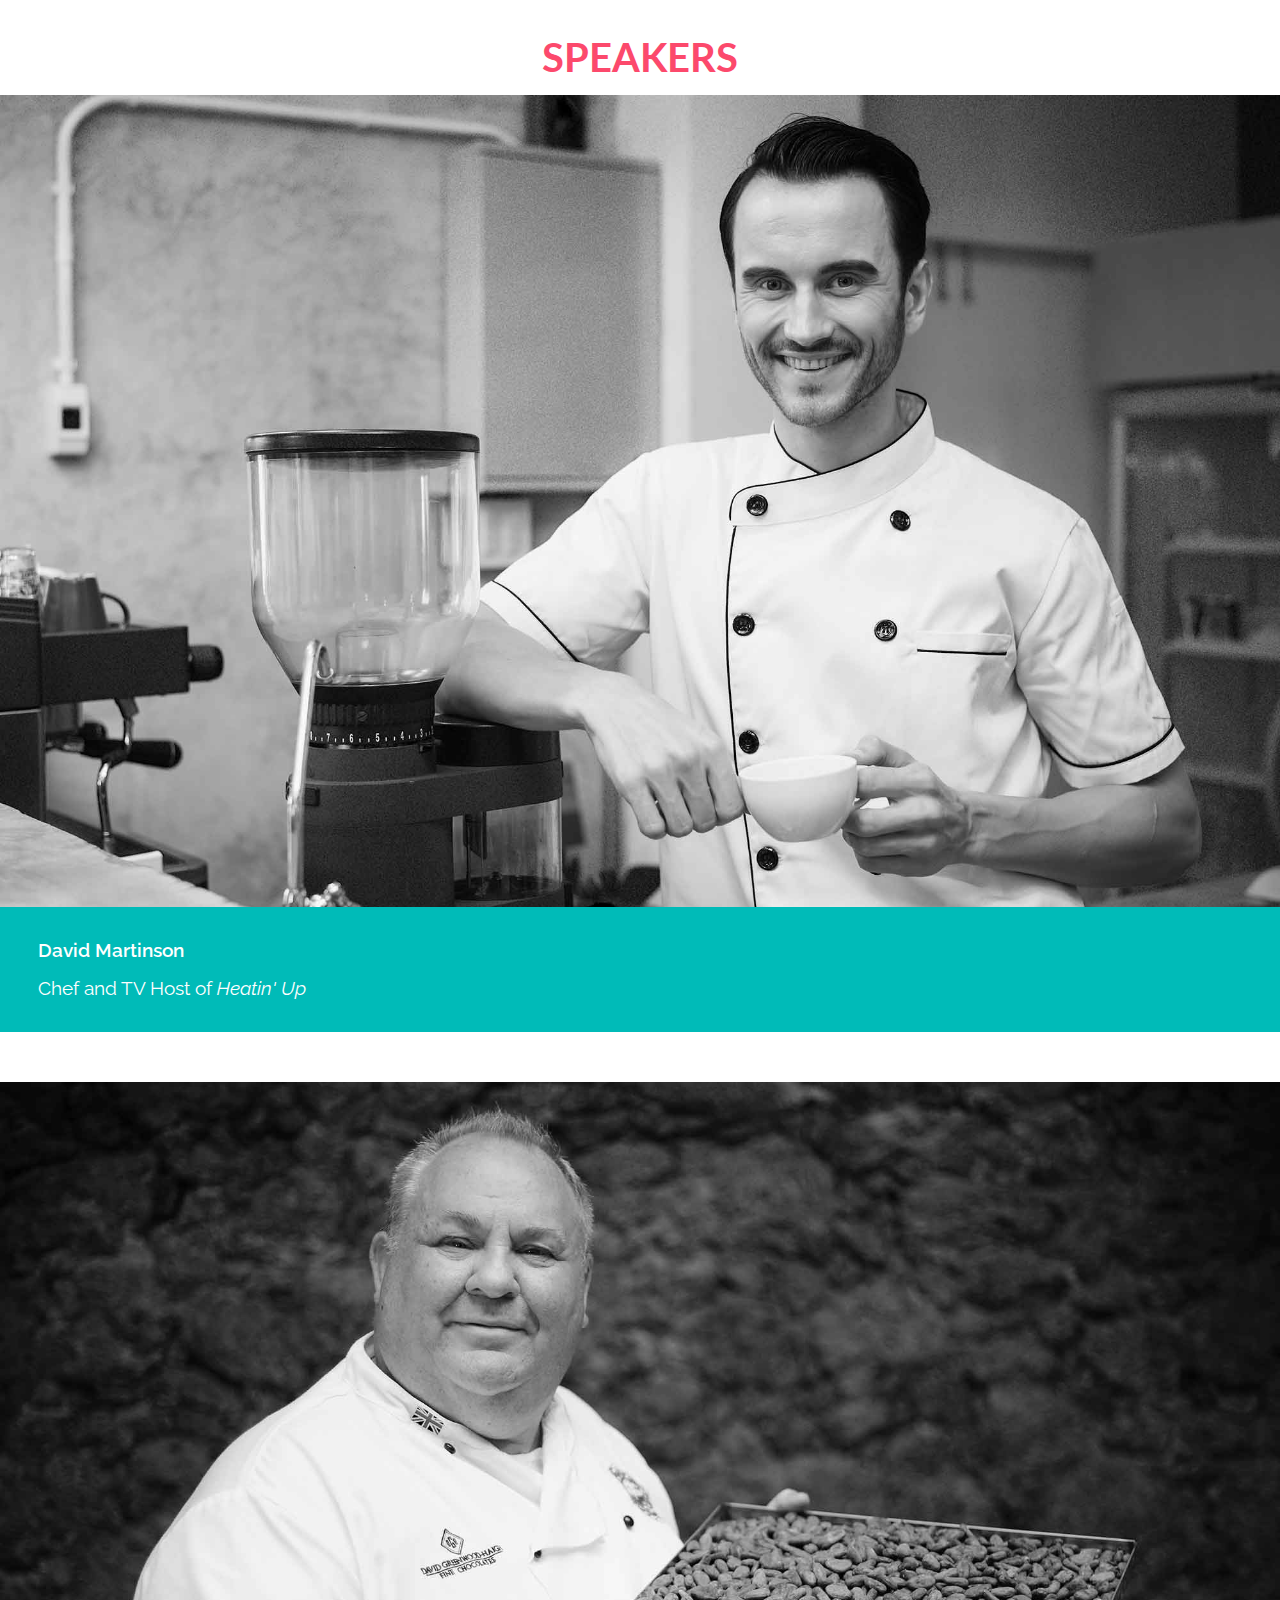
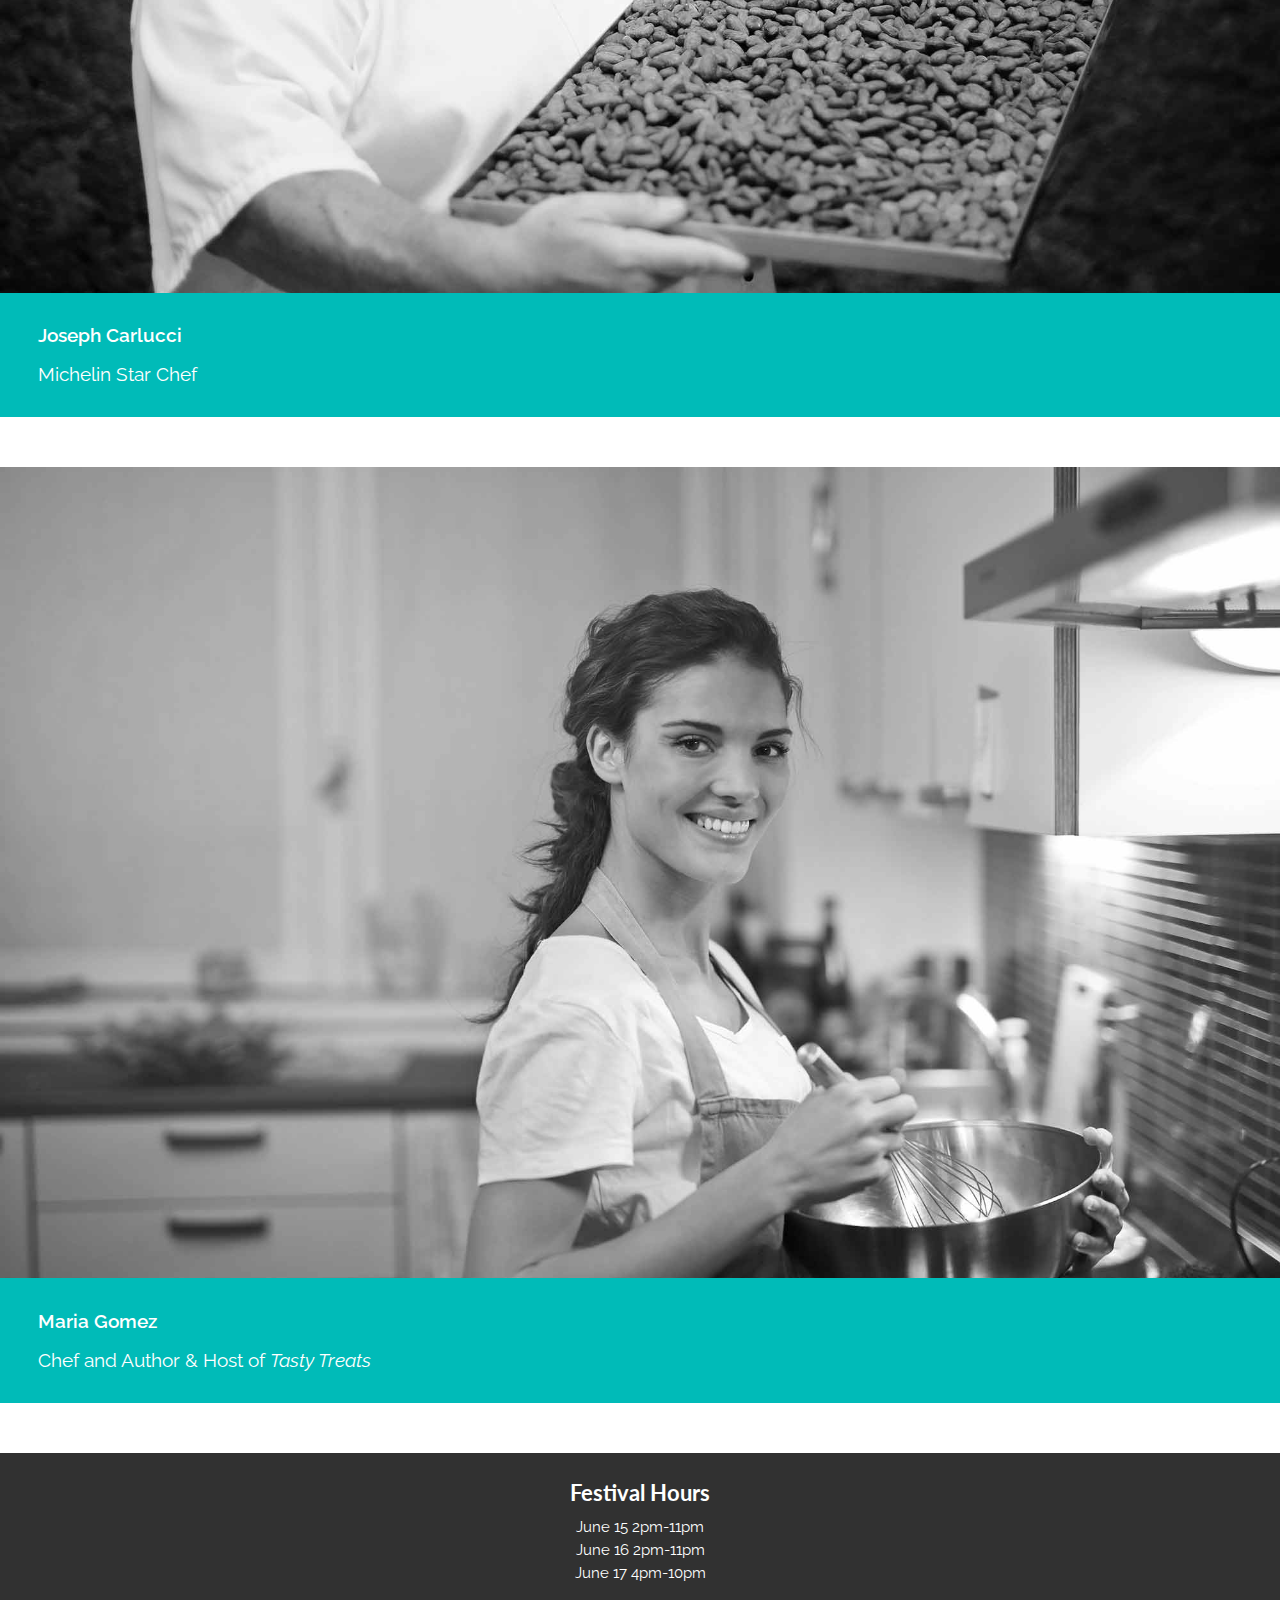
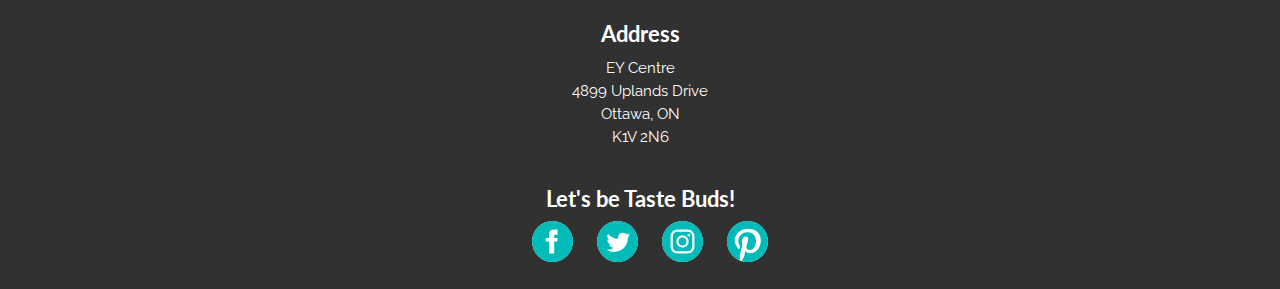
==== commit f7158b1d: "Add skip links, edit logos and format the ticket packages" ====
--- a/index.html
+++ b/index.html
@@ -10,13 +10,18 @@
 </head>
 <body>
 
-  <header>
+  <ul class="skip-links">
+    <li><a href="#nav">Jump to navigation</a></li>
+    <li><a href="#main">Jump to main content</a></li>
+  </ul>
+
+  <header role="banner">
     <div class="logo">
-      <img class="logo-1" src="images/feast-logo.svg" alt="">
-      <img class="logo-2" src="images/feast-logo-square.svg" alt="">
+      <img class="logo-1" src="images/feast-logo.svg" alt="logo for desktop">
+      <img class="logo-2" src="images/feast-logo-square.svg" alt="logo for mobile">
     </div>
 
-    <nav>
+    <nav role="navigation" id="nav" tabindex="0">
       <ul class="nav">
         <li><a class="current" href="index.html">About Us</a></li>
         <li><a href="event-info.html">Event Info</a></li>
@@ -28,13 +33,13 @@
   <section class="banner">
     <img class="feast-banner" src="images/feast.jpg" alt="">
     <div class="banner-text">
-      <h2>YOU HUNGRY?</h2>
+      <h1>YOU HUNGRY?</h1>
       <p>Come join us June 15-17 to enjoy delicious food and connect with world renowned chefs!</p>
       <a class="buy-tickets" href="tickets.html">Buy Tickets</a>
     </div>
   </section>
 
-  <main class="content">
+  <main class="content" role="main" id="main" tabindex="0">
     <div>
       <img class="about-us-img" src="images/skewers.jpg" alt="">
       <h2 class="about-us-h2">ABOUT US</h2>
@@ -61,7 +66,7 @@
     </section>
   </main>
 
-  <footer>
+  <footer role="contentinfo">
     <h3>Festival Hours</h3>
     <p>June 15 2pm-11pm</p>
     <p>June 16 2pm-11pm</p>
@@ -74,10 +79,10 @@
     <p class="last">K1V 2N6</p>
 
     <h3>Let's be Taste Buds!</h3>
-    <img src="images/facebook.svg" alt="">
-    <img src="images/twitter.svg" alt="">
-    <img src="images/instagram.svg" alt="">
-    <img src="images/pinterest.svg" alt="">
+    <img src="images/facebook.svg" alt="facebook icon">
+    <img src="images/twitter.svg" alt="twitter icon">
+    <img src="images/instagram.svg" alt="instagram icon">
+    <img src="images/pinterest.svg" alt="pinterest icon">
 
   </footer>
 
--- a/css/main.css
+++ b/css/main.css
@@ -25,6 +25,17 @@
   width: 100%;
 }
 
+.skip-links {
+  margin: 0;
+  padding: 0;
+  list-style-type: none;
+}
+
+.skip-links a {
+  position: absolute;
+  top: -3em;
+}
+
 header {
   background-color: #313131;
 }
@@ -95,7 +106,7 @@
   padding: 1rem;
 }
 
-.banner h2 {
+.banner h1 {
   margin-top: 0;
 }
 
@@ -326,7 +337,7 @@
   background-color: transparent;
 }
 
-.banner h2,
+.banner h1,
 .banner p {
   padding-left: 3rem;
   padding-right: 3rem;
@@ -418,24 +429,14 @@
   padding: 2rem;
 }
 
-.buy a {
-  display: inline-block;
-}
-
-.buy-1 {
-  left: 15%;
-  bottom: -20%;
-  transform: translateX(-15%);
-}
-
-.buy-2 {
-  bottom: -20%;
-}
-
-.buy-3 {
-  left: 85%;
-  bottom: -20%;
-  transform: translateX(-85%);
+.buy {
+  position: static;
+  display: block;
+  margin-left: auto;
+  margin-right: auto;
+  width: 70%;
+  text-align: center;
+  transform: none;
 }
 
 .card {
@@ -458,5 +459,4 @@
   display: flex;
   margin-bottom: 2rem;
 }
-
-}
+}
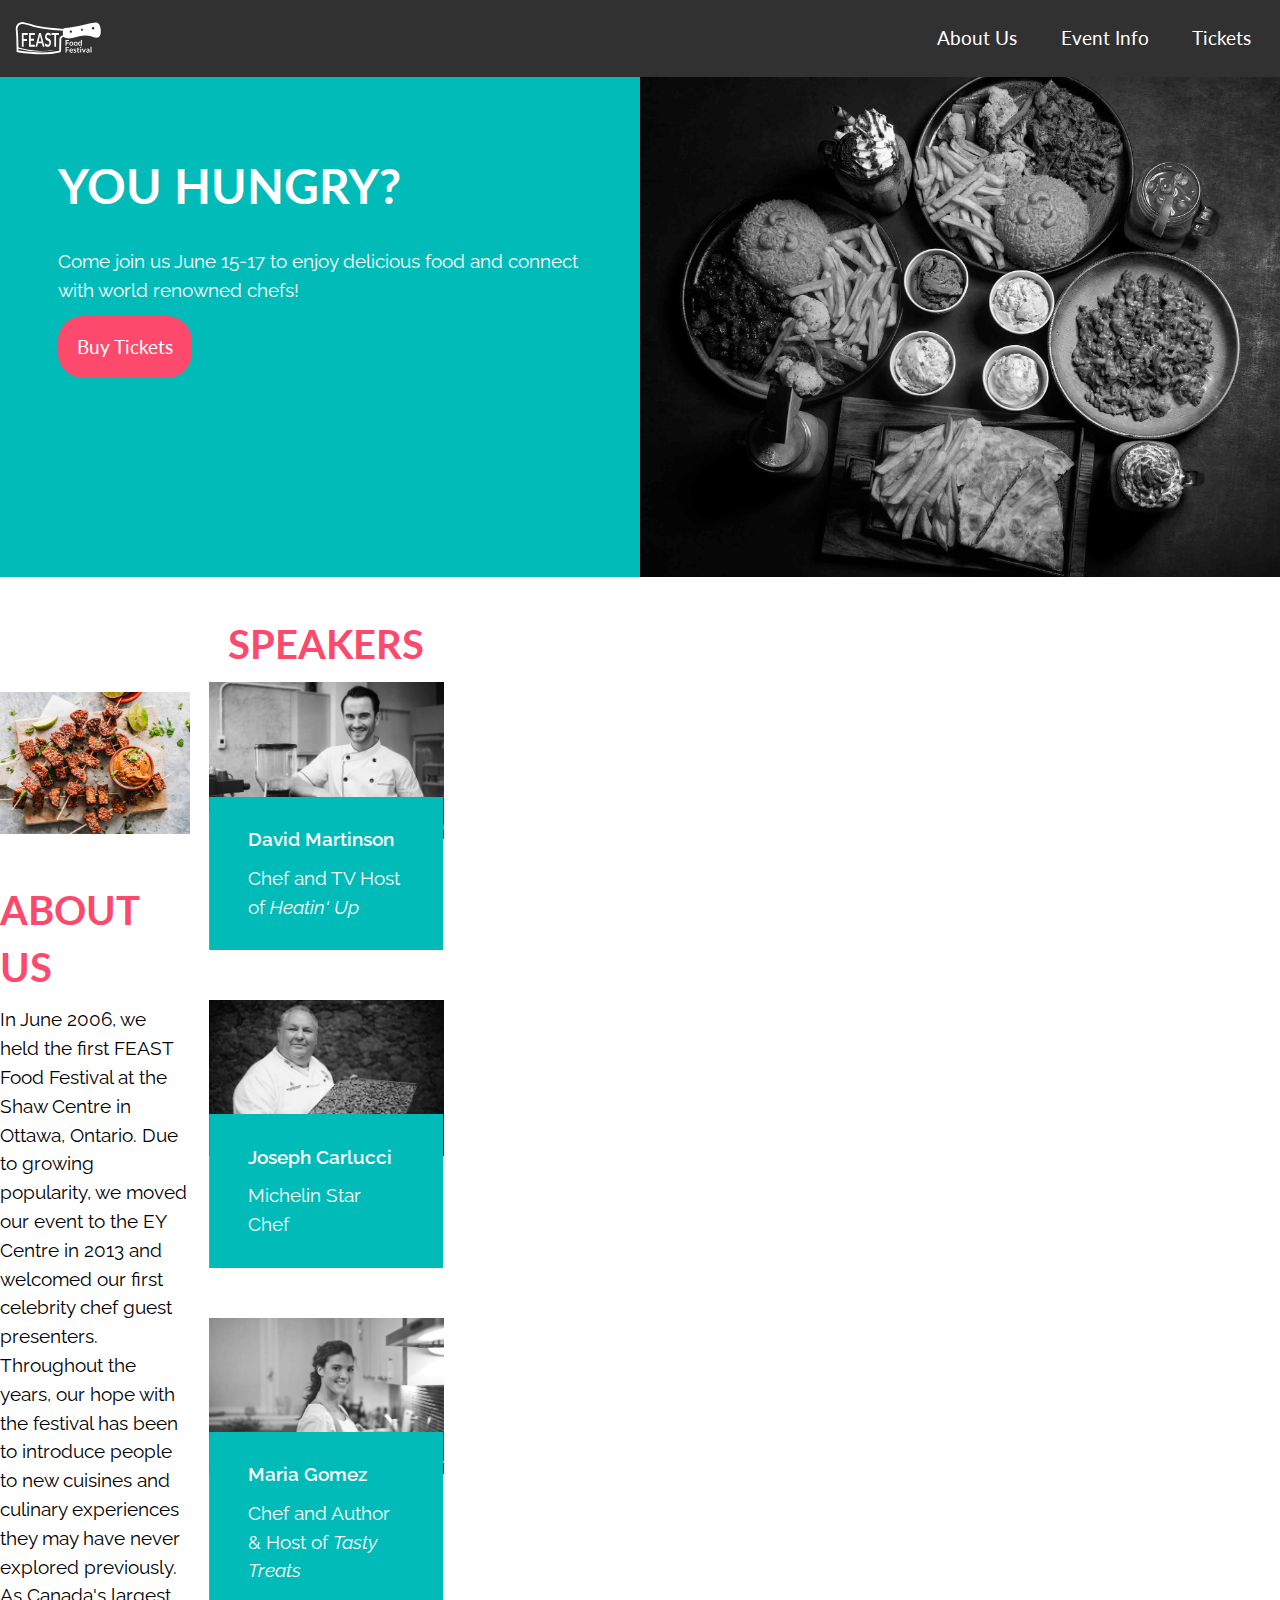
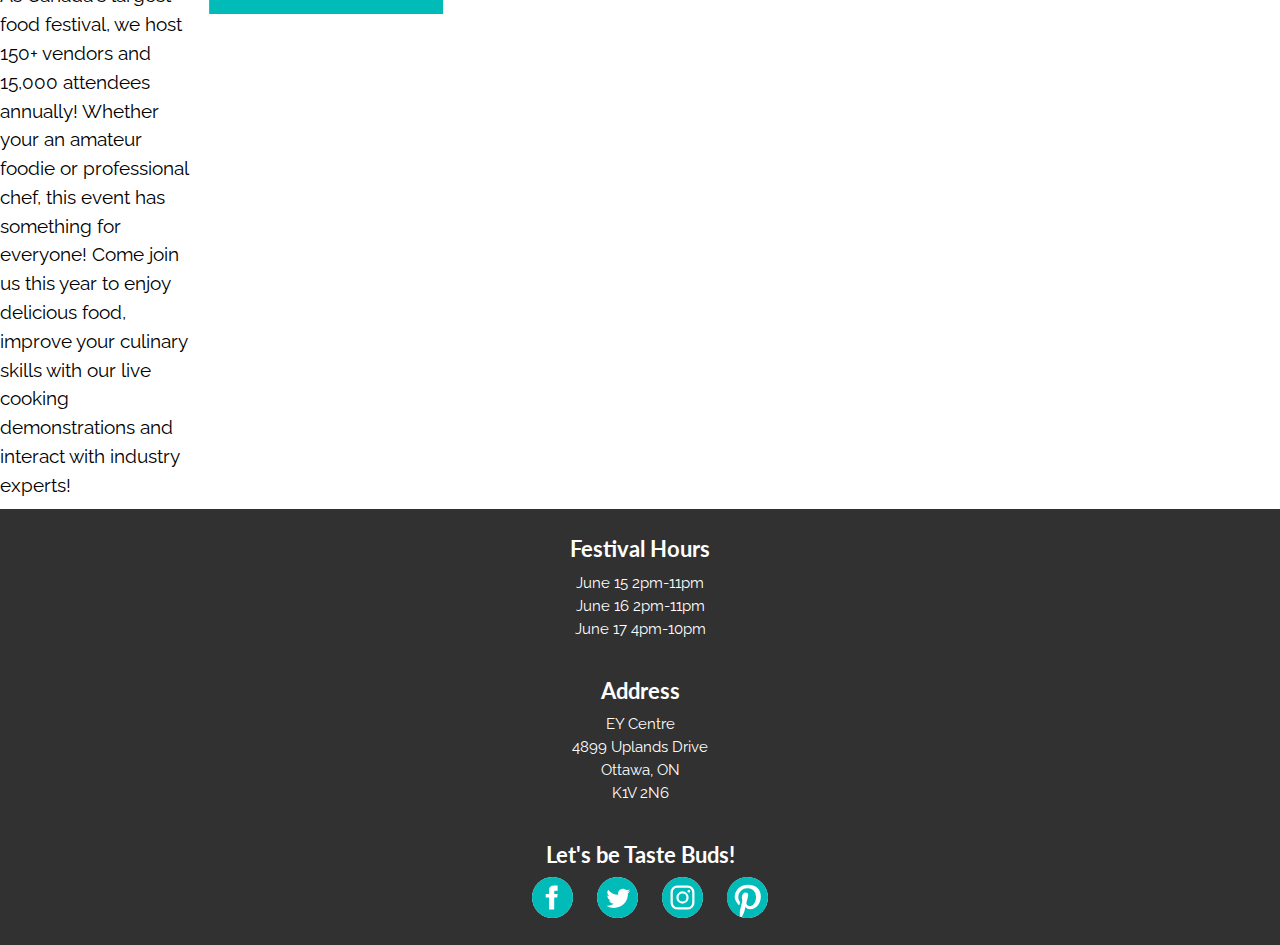
==== commit 3b6ae1b3: "Change class names, format the about us and speakers sections" ====
--- a/index.html
+++ b/index.html
@@ -30,8 +30,8 @@
     </nav>
   </header>
 
-  <section class="banner">
-    <img class="feast-banner" src="images/feast.jpg" alt="">
+  <section class="hero-banner">
+    <img class="feast-banner" src="images/feast.jpg" alt="feast banner">
     <div class="banner-text">
       <h1>YOU HUNGRY?</h1>
       <p>Come join us June 15-17 to enjoy delicious food and connect with world renowned chefs!</p>
@@ -40,28 +40,36 @@
   </section>
 
   <main class="content" role="main" id="main" tabindex="0">
-    <div>
-      <img class="about-us-img" src="images/skewers.jpg" alt="">
-      <h2 class="about-us-h2">ABOUT US</h2>
-      <p class="about-us-p">In June 2006, we held the first FEAST Food Festival at the Shaw Centre in Ottawa, Ontario. Due to growing popularity, we moved our event to the EY Centre in 2013 and welcomed our first celebrity chef guest presenters. Throughout the years, our hope with the festival has been to introduce people to new cuisines and culinary experiences they may have never explored previously. As Canada's largest food festival, we host 150+ vendors and 15,000 attendees annually! Whether your an amateur foodie or professional chef, this event has something for everyone! Come join us this year to enjoy delicious food, improve your culinary skills with our live cooking demonstrations and interact with industry experts!</p>
+    <div class="about-us">
+      <img class="about-us-img" src="images/skewers.jpg" alt="skewers">
+      <div class="about-us-text">
+        <h2 class="about-us-h2">ABOUT US</h2>
+        <p class="about-us-p">In June 2006, we held the first FEAST Food Festival at the Shaw Centre in Ottawa, Ontario. Due to growing popularity, we moved our event to the EY Centre in 2013 and welcomed our first celebrity chef guest presenters. Throughout the years, our hope with the festival has been to introduce people to new cuisines and culinary experiences they may have never explored previously. As Canada's largest food festival, we host 150+ vendors and 15,000 attendees annually! Whether your an amateur foodie or professional chef, this event has something for everyone! Come join us this year to enjoy delicious food, improve your culinary skills with our live cooking demonstrations and interact with industry experts!</p>
+      </div>
     </div>
 
     <section class="speakers">
       <h2>SPEAKERS</h2>
-      <img class="chef-img" src="images/chef-1.jpg" alt="">
-      <div class="chef-name chef-1">
-        <p class="name">David Martinson</p>
-        <p>Chef and TV Host of <i>Heatin' Up</i></p>
+      <div class="chef-david">
+        <img class="chef-img" src="images/chef-1.jpg" alt="chef david martinson">
+        <div class="chef-name chef-1">
+          <p class="name">David Martinson</p>
+          <p>Chef and TV Host of <i>Heatin' Up</i></p>
+        </div>
       </div>
-      <img class="chef-img" src="images/chef-2.jpg" alt="">
-      <div class="chef-name chef-2">
-        <p class="name">Joseph Carlucci</p>
-        <p>Michelin Star Chef</p>
+      <div class="chef-joseph">
+        <img class="chef-img" src="images/chef-2.jpg" alt="chef joseph carlucci">
+        <div class="chef-name chef-2">
+          <p class="name">Joseph Carlucci</p>
+          <p>Michelin Star Chef</p>
+        </div>
       </div>
-      <img class="chef-img" src="images/chef-3.jpg" alt="">
-      <div class="chef-name chef-3">
-        <p class="name">Maria Gomez</p>
-        <p>Chef and Author & Host of <i>Tasty Treats</i></p>
+      <div class="chef-maria">
+        <img class="chef-img" src="images/chef-3.jpg" alt="chef maria gomez">
+        <div class="chef-name chef-3">
+          <p class="name">Maria Gomez</p>
+          <p>Chef and Author & Host of <i>Tasty Treats</i></p>
+        </div>
       </div>
     </section>
   </main>
--- a/css/main.css
+++ b/css/main.css
@@ -413,15 +413,93 @@
   border-radius: 25px;
 }
 
+.hero-banner {
+  display: grid;
+  grid-template-columns: 1fr 1fr;
+}
+
 .feast-banner {
   display: block;
-  position: absolute;
+  grid-column: 2;
+  grid-row: 1;
+  object-fit: cover;
+  max-height: 500px;
+}
+
+.banner-text h1,
+.banner-text p {
+  padding-left: 0;
+}
+
+.banner-text a {
+  margin-left: 0;
 }
 
 .banner-text {
-  margin-right: 40%;
-  position: relative;
-  padding: 2rem 3rem;
+  padding: 4rem 3rem 2rem 3rem;
+  grid-column: 1;
+  grid-row: 1;
+}
+
+
+.content {
+  display: grid;
+  grid-template-columns: 1fr 1fr 1fr 1fr 1fr 1fr;
+  grid-row: 1fr 1fr 1fr 1fr;
+  column-gap: 1rem;
+  grid-template-areas:
+  ". a a b b ."
+  ". c . . . ."
+  ". d e f g ."
+}
+
+.about-us-img {
+  margin-top: 6rem;
+  grid-column: 2 / 3;
+  grid-row: 1;
+  grid-area: a;
+}
+
+.about-us-text {
+  grid-column: 4 / 5;
+  grid-row: 1;
+  grid-area: b;
+}
+
+.about-us h2 {
+  margin-top: 2rem;
+  margin-left: 0;
+  margin-right: 0;
+  text-align: left;
+}
+
+.about-us p {
+  margin-left: 0;
+  margin-right: 0;
+}
+
+.speakers h2 {
+  grid-column: 2;
+  grid-row: 2;
+  grid-area: c;
+}
+
+.chef-david {
+  grid-column: 2;
+  grid-row: 3;
+  grid-area: d;
+}
+
+.chef-joseph {
+  grid-column: 3;
+  grid-row: 3;
+  grid-area: e;
+}
+
+.chef-maria {
+  grid-column: 4;
+  grid-row: 3;
+  grid-area: f;
 }
 
 .tickets {
@@ -459,4 +537,5 @@
   display: flex;
   margin-bottom: 2rem;
 }
-}
+
+}
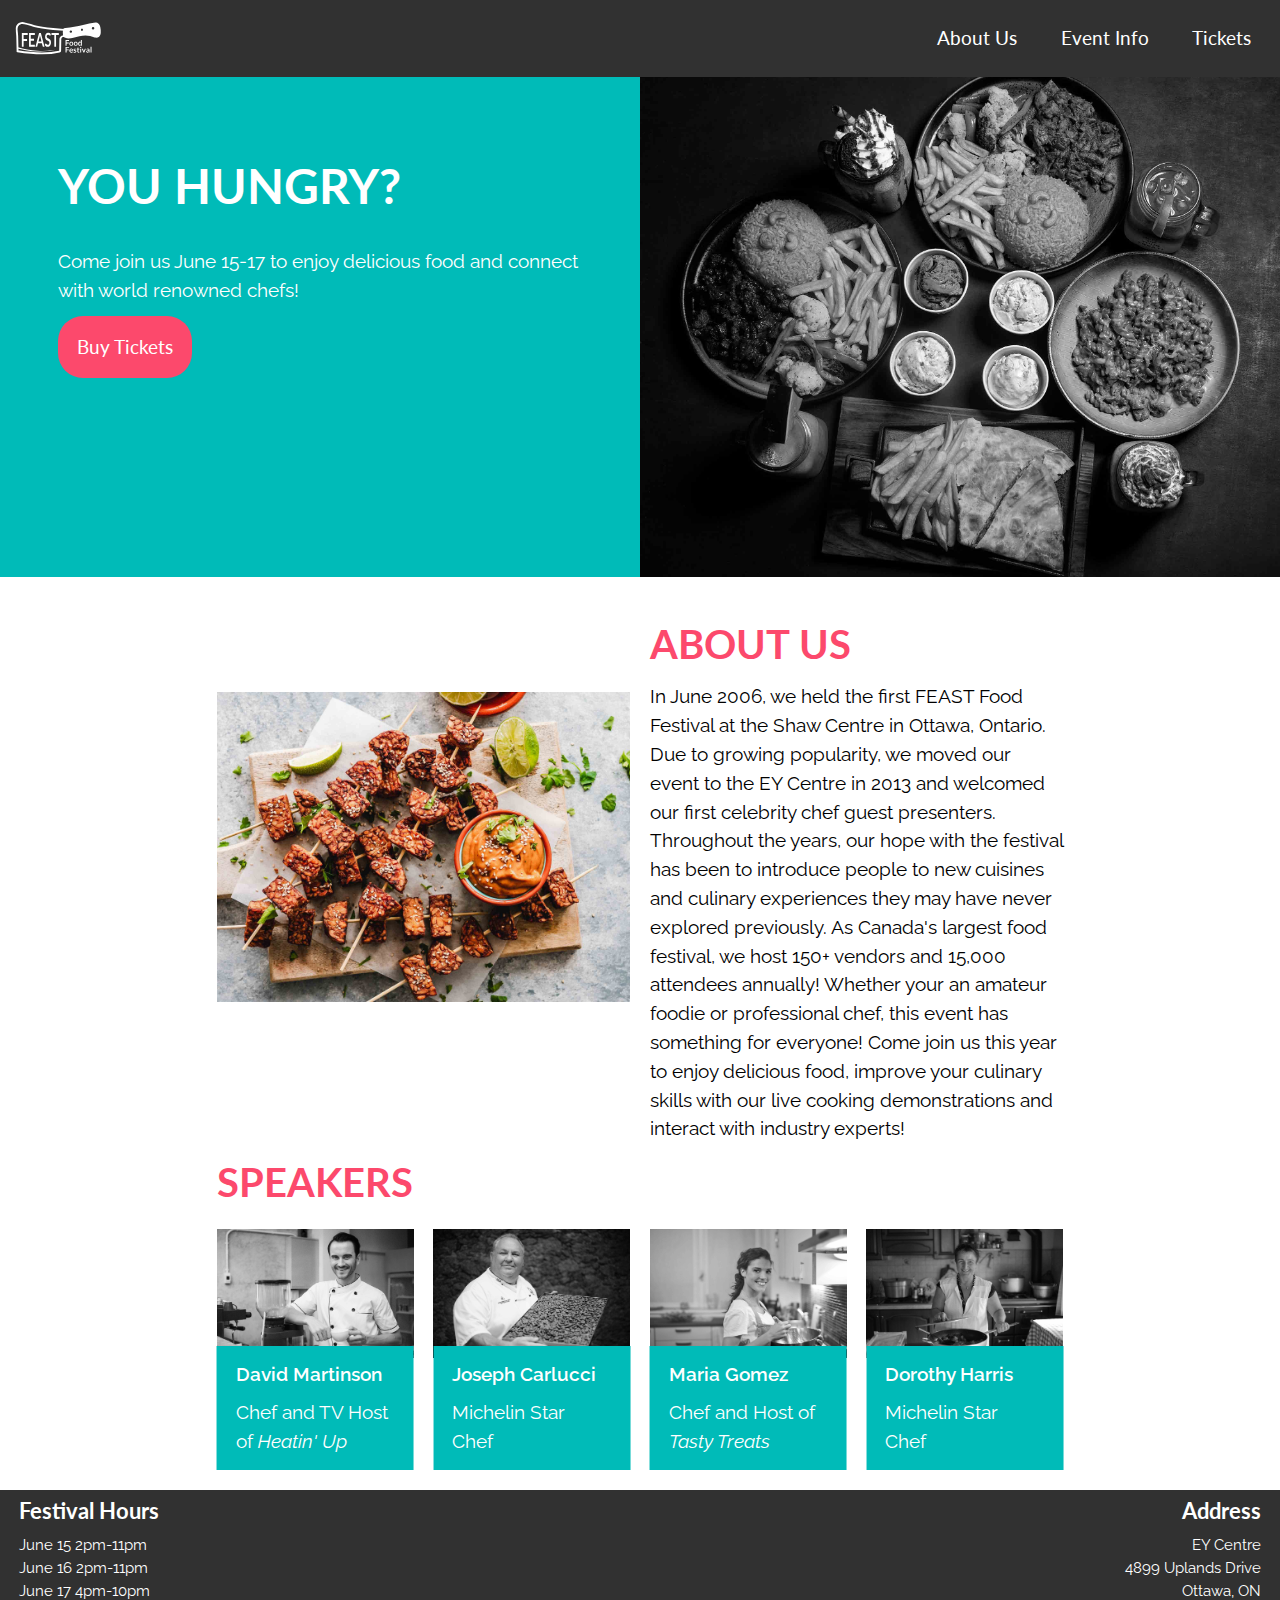
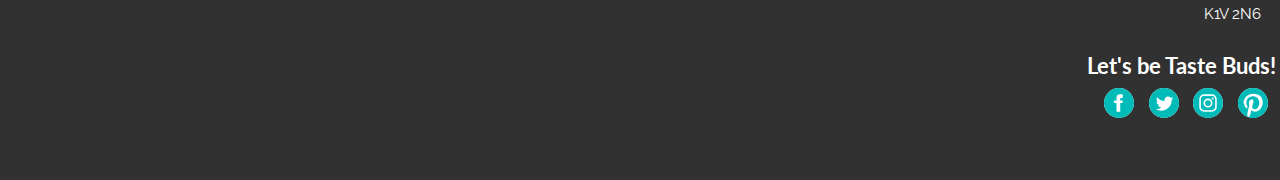
==== commit 98794222: "Add new chef image and text, format the footer and ticket packages" ====
--- a/index.html
+++ b/index.html
@@ -68,30 +68,42 @@
         <img class="chef-img" src="images/chef-3.jpg" alt="chef maria gomez">
         <div class="chef-name chef-3">
           <p class="name">Maria Gomez</p>
-          <p>Chef and Author & Host of <i>Tasty Treats</i></p>
+          <p>Chef and Host of <i>Tasty Treats</i></p>
+        </div>
+      </div>
+      <div class="chef-dorothy">
+        <img class="chef-img" src="images/chef-4.jpg" alt="chef dorothy harris">
+        <div class="chef-name chef-4">
+          <p class="name">Dorothy Harris</p>
+          <p>Michelin Star Chef</p>
         </div>
       </div>
     </section>
   </main>
 
   <footer role="contentinfo">
-    <h3>Festival Hours</h3>
-    <p>June 15 2pm-11pm</p>
-    <p>June 16 2pm-11pm</p>
-    <p class="last">June 17 4pm-10pm</p>
+    <div class="hours">
+      <h3>Festival Hours</h3>
+      <p>June 15 2pm-11pm</p>
+      <p>June 16 2pm-11pm</p>
+      <p class="last">June 17 4pm-10pm</p>
+    </div>
 
-    <h3>Address</h3>
-    <p>EY Centre</p>
-    <p>4899 Uplands Drive</p>
-    <p>Ottawa, ON</p>
-    <p class="last">K1V 2N6</p>
+    <div class="address">
+      <h3>Address</h3>
+      <p>EY Centre</p>
+      <p>4899 Uplands Drive</p>
+      <p>Ottawa, ON</p>
+      <p class="last">K1V 2N6</p>
+    </div>
 
-    <h3>Let's be Taste Buds!</h3>
-    <img src="images/facebook.svg" alt="facebook icon">
-    <img src="images/twitter.svg" alt="twitter icon">
-    <img src="images/instagram.svg" alt="instagram icon">
-    <img src="images/pinterest.svg" alt="pinterest icon">
-
+    <div class="social-media">
+      <h3>Let's be Taste Buds!</h3>
+      <img src="images/facebook.svg" alt="facebook icon">
+      <img src="images/twitter.svg" alt="twitter icon">
+      <img src="images/instagram.svg" alt="instagram icon">
+      <img src="images/pinterest.svg" alt="pinterest icon">
+    </div>
   </footer>
 
 </body>
--- a/css/main.css
+++ b/css/main.css
@@ -157,7 +157,8 @@
 
 .chef-1,
 .chef-2,
-.chef-3 {
+.chef-3,
+.chef-4 {
   position: relative;
   bottom: 50px;
 }
@@ -354,13 +355,6 @@
   margin-right: 2rem;
 }
 
-.card-1,
-.card-2,
-.card-3 {
-  margin-left: 5rem;
-  margin-right: 5rem;
-}
-
 .donuts {
   object-fit: cover;
   height: 300px;
@@ -441,16 +435,12 @@
   grid-row: 1;
 }
 
-
-.content {
+.about-us {
   display: grid;
   grid-template-columns: 1fr 1fr 1fr 1fr 1fr 1fr;
-  grid-row: 1fr 1fr 1fr 1fr;
   column-gap: 1rem;
   grid-template-areas:
   ". a a b b ."
-  ". c . . . ."
-  ". d e f g ."
 }
 
 .about-us-img {
@@ -478,10 +468,26 @@
   margin-right: 0;
 }
 
+.speakers {
+  display: grid;
+  grid-template-columns: 1fr 1fr 1fr 1fr 1fr 1fr;
+  grid-template-rows: 1fr;
+  grid-gap: 1rem;
+  grid-template-areas:
+  ". c c c c ."
+  ". d e f g ."
+}
+
 .speakers h2 {
-  grid-column: 2;
+  text-align: left;
+  grid-column: 2 / 5;
   grid-row: 2;
+  margin: 0;
   grid-area: c;
+}
+
+.chef-name {
+  padding: .25rem 0;
 }
 
 .chef-david {
@@ -502,28 +508,41 @@
   grid-area: f;
 }
 
+.chef-dorothy {
+  grid-column: 5;
+  grid-row: 3;
+  grid-area: g;
+}
+
+
+.chef-1,
+.chef-2,
+.chef-3,
+.chef-4 {
+  bottom: 20px;
+}
+
 .tickets {
   display: flex;
   padding: 2rem;
 }
 
+.card {
+  display: flex;
+  justify-content: space-between;
+  flex-direction: column;
+  margin-left: .5rem;
+  margin-right: .5rem;
+  padding-bottom: 2rem;
+}
+
 .buy {
   position: static;
-  display: block;
-  margin-left: auto;
-  margin-right: auto;
+  transform: none;
   width: 70%;
   text-align: center;
-  transform: none;
-}
-
-.card {
-  margin: 0;
-}
-
-.card-1,
-.card-2 {
-  margin-right: 1rem;
+  align-self: center;
+
 }
 
 .celebrate,
@@ -534,8 +553,43 @@
 }
 
 .sponsor-img {
-  display: flex;
   margin-bottom: 2rem;
 }
 
-}
+footer {
+  display: grid;
+  padding: 0;
+  grid-template-columns: 1fr 1fr 1fr 1fr 1fr 1fr;
+  grid-template-rows: 1fr 1fr;
+  grid-gap: 1rem;
+}
+
+.hours {
+  padding-left: 1rem;
+  grid-column: 1;
+  grid-row: 1;
+  text-align: left;
+}
+
+.address {
+  padding-right: 1rem;
+  grid-column: 6;
+  grid-row: 1;
+  text-align: right;
+}
+
+.last {
+  margin-bottom: 0;
+}
+
+.social-media {
+  grid-column: 6;
+  grid-row: 2;
+}
+
+.social-media img {
+  padding-left: .5rem;
+  width: 20%;
+}
+
+}
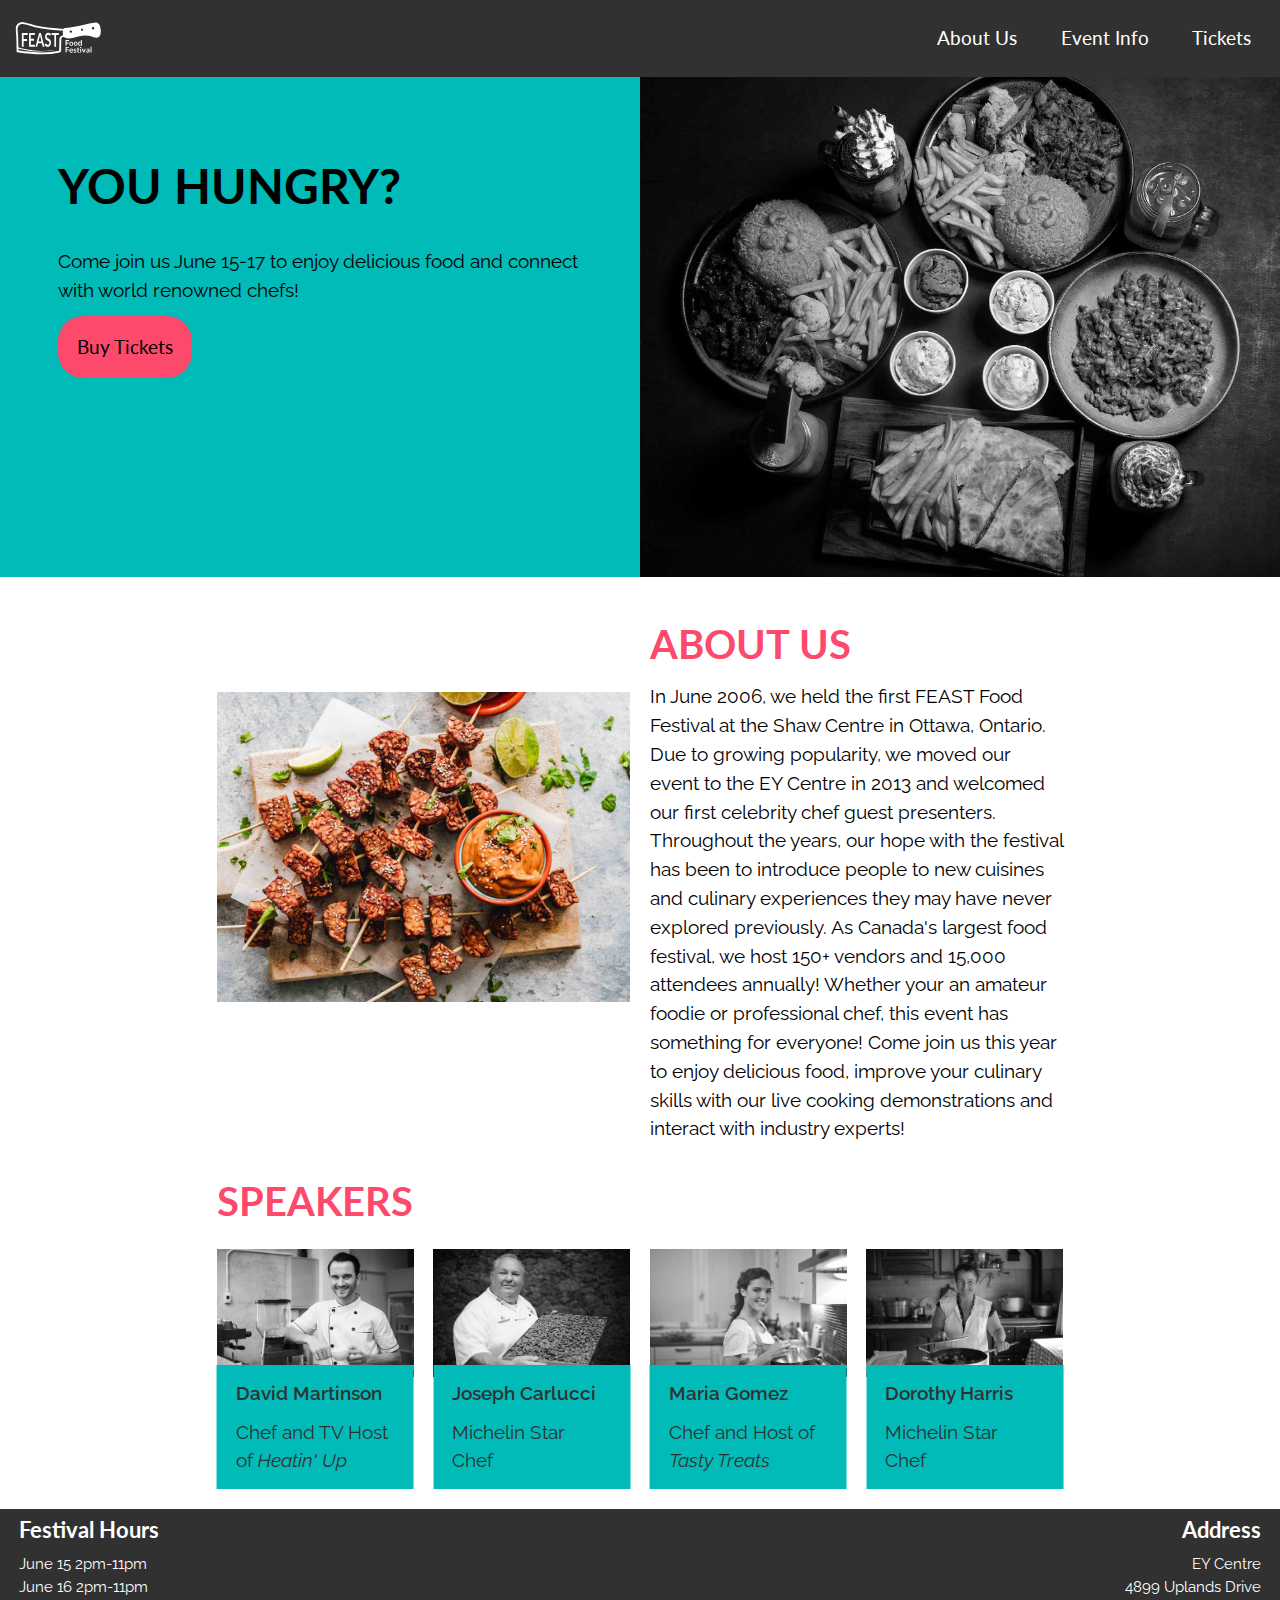
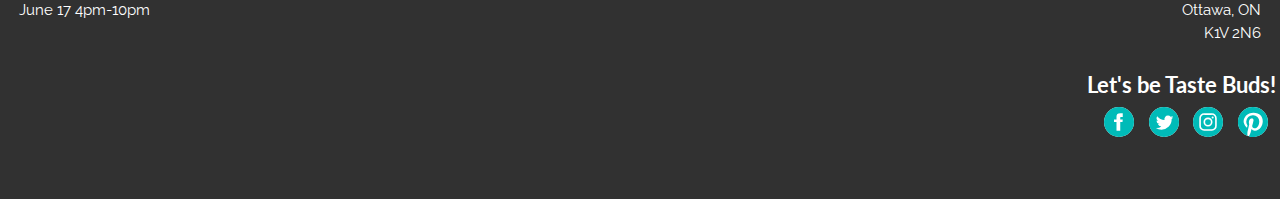
==== commit 41d56d3a: "Fix line indents and move main role designation" ====
--- a/index.html
+++ b/index.html
@@ -7,6 +7,8 @@
   <link href="css/type.css" rel="stylesheet">
   <link href="css/main.css" rel="stylesheet">
   <link href="https://fonts.googleapis.com/css2?family=Lato:wght@700;900&family=Raleway:wght@400;600&display=swap" rel="stylesheet">
+  <link rel="icon" href="favicon-196.png" type="image/png">
+  <link rel="shortcut icon" href="favicon.ico">
 </head>
 <body>
 
@@ -30,55 +32,57 @@
     </nav>
   </header>
 
-  <section class="hero-banner">
-    <img class="feast-banner" src="images/feast.jpg" alt="feast banner">
-    <div class="banner-text">
-      <h1>YOU HUNGRY?</h1>
-      <p>Come join us June 15-17 to enjoy delicious food and connect with world renowned chefs!</p>
-      <a class="buy-tickets" href="tickets.html">Buy Tickets</a>
-    </div>
-  </section>
+  <main role="main" id="main" tabindex="0">
+    <section class="hero-banner">
+      <img class="feast-banner" src="images/feast.jpg" alt="feast banner">
+      <div class="banner-text">
+        <h1>YOU HUNGRY?</h1>
+        <p>Come join us June 15-17 to enjoy delicious food and connect with world renowned chefs!</p>
+        <a class="buy-tickets" href="tickets.html">Buy Tickets</a>
+      </div>
+    </section>
 
-  <main class="content" role="main" id="main" tabindex="0">
-    <div class="about-us">
-      <img class="about-us-img" src="images/skewers.jpg" alt="skewers">
-      <div class="about-us-text">
-        <h2 class="about-us-h2">ABOUT US</h2>
-        <p class="about-us-p">In June 2006, we held the first FEAST Food Festival at the Shaw Centre in Ottawa, Ontario. Due to growing popularity, we moved our event to the EY Centre in 2013 and welcomed our first celebrity chef guest presenters. Throughout the years, our hope with the festival has been to introduce people to new cuisines and culinary experiences they may have never explored previously. As Canada's largest food festival, we host 150+ vendors and 15,000 attendees annually! Whether your an amateur foodie or professional chef, this event has something for everyone! Come join us this year to enjoy delicious food, improve your culinary skills with our live cooking demonstrations and interact with industry experts!</p>
-      </div>
-    </div>
-
-    <section class="speakers">
-      <h2>SPEAKERS</h2>
-      <div class="chef-david">
-        <img class="chef-img" src="images/chef-1.jpg" alt="chef david martinson">
-        <div class="chef-name chef-1">
-          <p class="name">David Martinson</p>
-          <p>Chef and TV Host of <i>Heatin' Up</i></p>
+    <div class="content">
+      <div class="about-us">
+        <img class="about-us-img" src="images/skewers.jpg" alt="skewers">
+        <div class="about-us-text">
+          <h2 class="about-us-h2">ABOUT US</h2>
+          <p class="about-us-p">In June 2006, we held the first FEAST Food Festival at the Shaw Centre in Ottawa, Ontario. Due to growing popularity, we moved our event to the EY Centre in 2013 and welcomed our first celebrity chef guest presenters. Throughout the years, our hope with the festival has been to introduce people to new cuisines and culinary experiences they may have never explored previously. As Canada's largest food festival, we host 150+ vendors and 15,000 attendees annually! Whether your an amateur foodie or professional chef, this event has something for everyone! Come join us this year to enjoy delicious food, improve your culinary skills with our live cooking demonstrations and interact with industry experts!</p>
         </div>
       </div>
-      <div class="chef-joseph">
-        <img class="chef-img" src="images/chef-2.jpg" alt="chef joseph carlucci">
-        <div class="chef-name chef-2">
-          <p class="name">Joseph Carlucci</p>
-          <p>Michelin Star Chef</p>
+
+      <section class="speakers">
+        <h2>SPEAKERS</h2>
+        <div class="chef-david">
+          <img class="chef-img" src="images/chef-1.jpg" alt="chef david martinson">
+          <div class="chef-name chef-1">
+            <p class="name">David Martinson</p>
+            <p>Chef and TV Host of <i>Heatin' Up</i></p>
+          </div>
         </div>
-      </div>
-      <div class="chef-maria">
-        <img class="chef-img" src="images/chef-3.jpg" alt="chef maria gomez">
-        <div class="chef-name chef-3">
-          <p class="name">Maria Gomez</p>
-          <p>Chef and Host of <i>Tasty Treats</i></p>
+        <div class="chef-joseph">
+          <img class="chef-img" src="images/chef-2.jpg" alt="chef joseph carlucci">
+          <div class="chef-name chef-2">
+            <p class="name">Joseph Carlucci</p>
+            <p>Michelin Star Chef</p>
+          </div>
         </div>
-      </div>
-      <div class="chef-dorothy">
-        <img class="chef-img" src="images/chef-4.jpg" alt="chef dorothy harris">
-        <div class="chef-name chef-4">
-          <p class="name">Dorothy Harris</p>
-          <p>Michelin Star Chef</p>
+        <div class="chef-maria">
+          <img class="chef-img" src="images/chef-3.jpg" alt="chef maria gomez">
+          <div class="chef-name chef-3">
+            <p class="name">Maria Gomez</p>
+            <p>Chef and Host of <i>Tasty Treats</i></p>
+          </div>
         </div>
-      </div>
-    </section>
+        <div class="chef-dorothy">
+          <img class="chef-img" src="images/chef-4.jpg" alt="chef dorothy harris">
+          <div class="chef-name chef-4">
+            <p class="name">Dorothy Harris</p>
+            <p>Michelin Star Chef</p>
+          </div>
+        </div>
+      </section>
+    </div>
   </main>
 
   <footer role="contentinfo">
--- a/css/main.css
+++ b/css/main.css
@@ -84,7 +84,7 @@
 }
 
 .banner-text {
-  color: #fff;
+  color: #000;
   background-color: #00BBB8;
   padding: 3rem 1rem;
 }
@@ -92,7 +92,7 @@
 .buy,
 .banner-text a {
   text-decoration: none;
-  color: #fff;
+  color: #000;
   background-color: #FC496C;
   border-radius: 25px;
   transition: all .3s ease;
@@ -145,7 +145,7 @@
   position: absolute;
   z-index: 2;
   background-color: #00BBB8;
-  color: #fff;
+  color: #313131;
   padding: 1rem;
   left: 20%;
   transform: translateX(-20%);
@@ -467,6 +467,7 @@
   margin-left: 0;
   margin-right: 0;
 }
+
 
 .speakers {
   display: grid;
@@ -482,7 +483,8 @@
   text-align: left;
   grid-column: 2 / 5;
   grid-row: 2;
-  margin: 0;
+  margin: 1rem 0 0 0;
+
   grid-area: c;
 }
 
@@ -513,7 +515,6 @@
   grid-row: 3;
   grid-area: g;
 }
-
 
 .chef-1,
 .chef-2,
@@ -521,7 +522,6 @@
 .chef-4 {
   bottom: 20px;
 }
-
 .tickets {
   display: flex;
   padding: 2rem;
@@ -591,5 +591,4 @@
   padding-left: .5rem;
   width: 20%;
 }
-
-}
+}
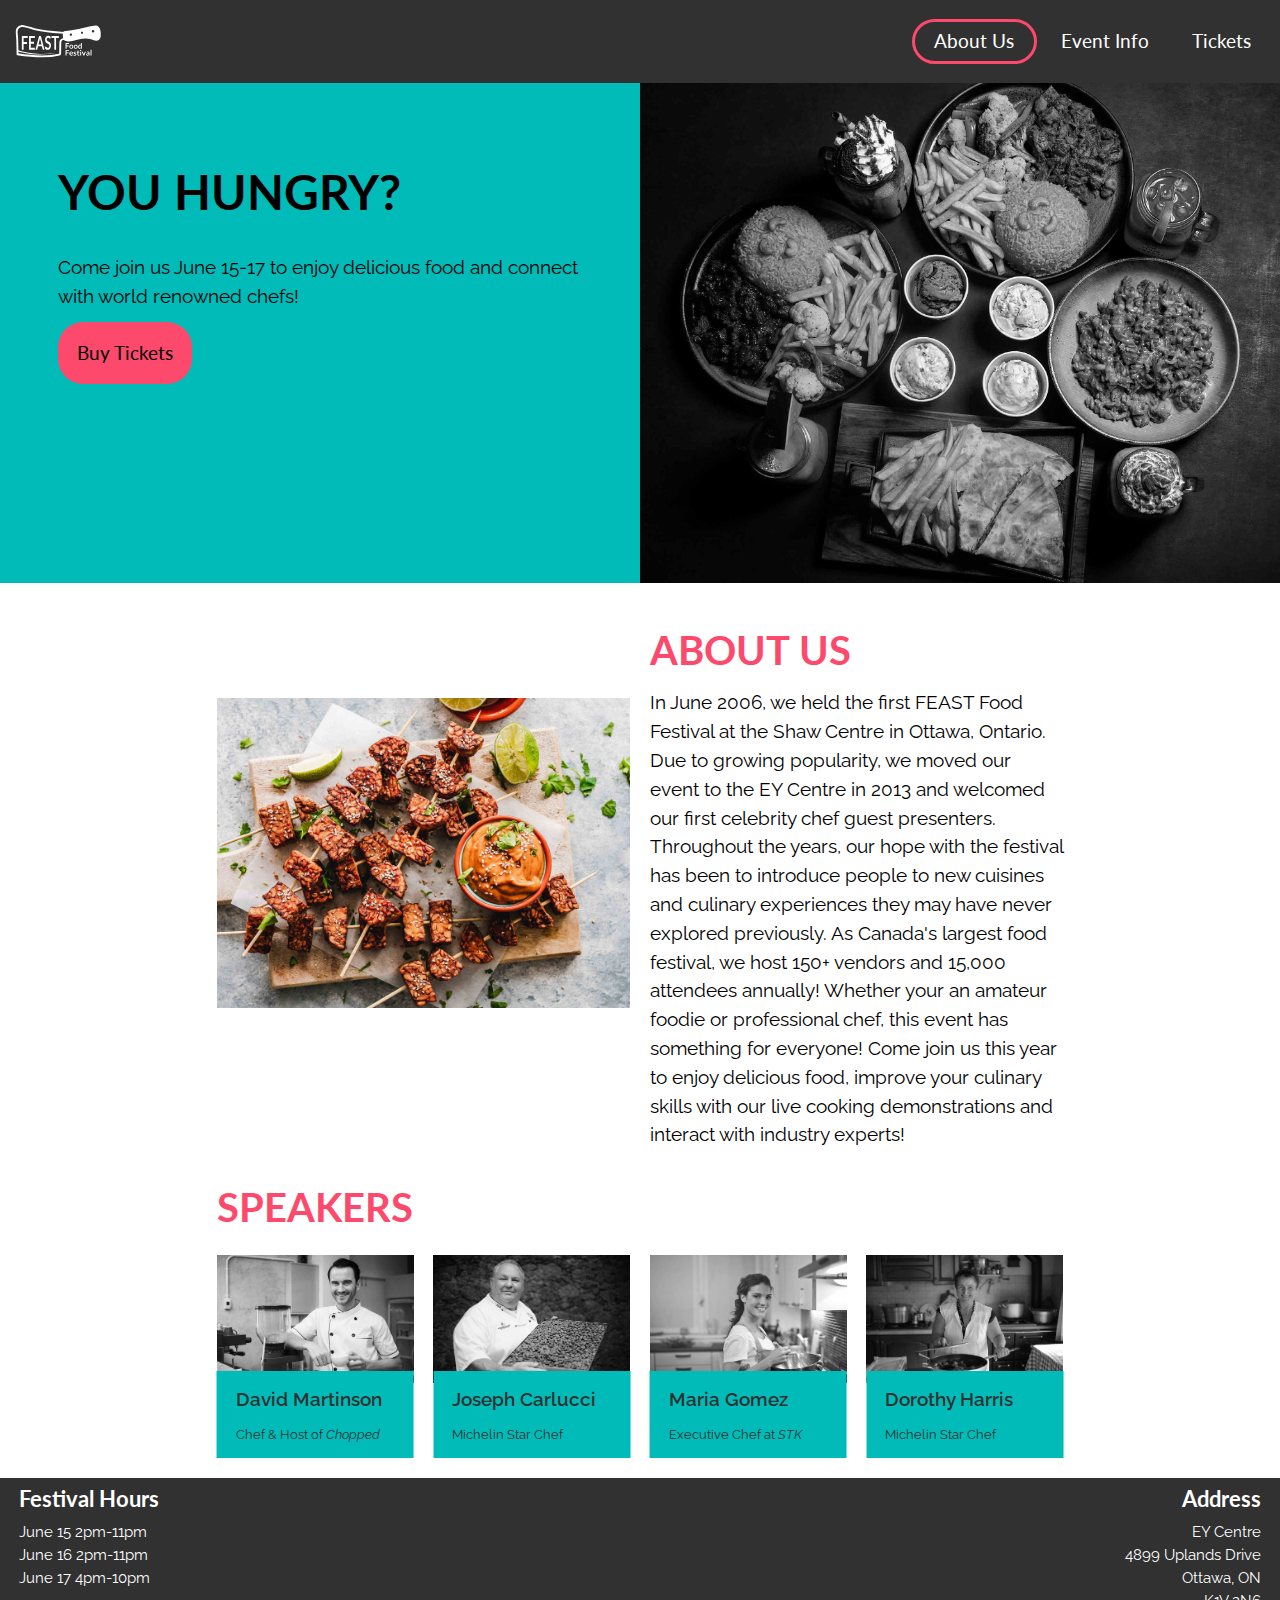
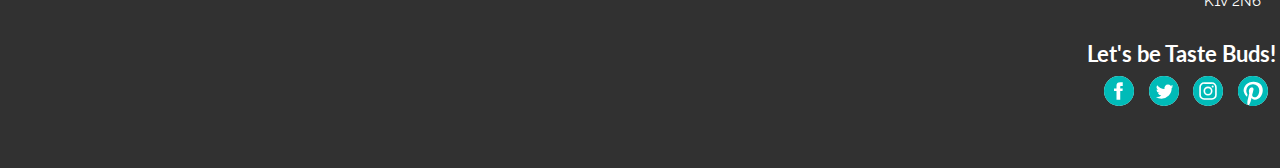
==== commit b0407460: "Change color code format, indents, chef titles and font size" ====
--- a/index.html
+++ b/index.html
@@ -57,7 +57,7 @@
           <img class="chef-img" src="images/chef-1.jpg" alt="chef david martinson">
           <div class="chef-name chef-1">
             <p class="name">David Martinson</p>
-            <p>Chef and TV Host of <i>Heatin' Up</i></p>
+            <p>Chef & Host of <i>Chopped</i></p>
           </div>
         </div>
         <div class="chef-joseph">
@@ -71,7 +71,7 @@
           <img class="chef-img" src="images/chef-3.jpg" alt="chef maria gomez">
           <div class="chef-name chef-3">
             <p class="name">Maria Gomez</p>
-            <p>Chef and Host of <i>Tasty Treats</i></p>
+            <p>Executive Chef at <i>STK</i></p>
           </div>
         </div>
         <div class="chef-dorothy">
--- a/css/main.css
+++ b/css/main.css
@@ -58,11 +58,11 @@
 }
 
 nav .current {
-  background-color: #FC496C;
+  background-color: #fc496c;
 }
 
 nav a:hover {
-  background-color: #FC496C;
+  background-color: #fc496c;
   transition: all .3s ease;
 }
 
@@ -85,7 +85,7 @@
 
 .banner-text {
   color: #000;
-  background-color: #00BBB8;
+  background-color: #00bbb8;
   padding: 3rem 1rem;
 }
 
@@ -93,16 +93,19 @@
 .banner-text a {
   text-decoration: none;
   color: #000;
-  background-color: #FC496C;
+  background-color: #fc496c;
   border-radius: 25px;
   transition: all .3s ease;
 }
 
 .buy {
   padding: .75rem 1rem;
-}
-
-.banner-text a{
+  position: absolute;
+  left: 50%;
+  transform: translateX(-50%);
+}
+
+.banner-text a {
   padding: 1rem;
 }
 
@@ -116,7 +119,7 @@
 
 .buy:hover,
 .banner-text a:hover {
-  background-color: #C93B57;
+  background-color: #c93b57;
 }
 
 .content h2,
@@ -133,7 +136,7 @@
 }
 
 .content h2 {
-  color: #FC496C;
+  color: #fc496c;
   text-align: center;
 }
 
@@ -144,7 +147,7 @@
 .chef-name {
   position: absolute;
   z-index: 2;
-  background-color: #00BBB8;
+  background-color: #00bbb8;
   color: #313131;
   padding: 1rem;
   left: 20%;
@@ -217,7 +220,7 @@
 .card-3 p {
   text-align: center;
   margin-bottom: .5rem;
-  color: #00BBB8;
+  color: #00bbb8;
   position: relative;
 }
 
@@ -226,21 +229,15 @@
 .card-3 h2 {
   text-align: center;
   margin-bottom: 0;
-  color: #00BBB8;
+  color: #00bbb8;
   position: relative;
-}
-
-.buy {
-  position: absolute;
-  left: 50%;
-  transform: translateX(-50%);
 }
 
 .card-1,
 .card-2,
 .card-3 {
   padding-bottom: 5rem;
-  border: solid 3px #FC496C;
+  border: solid 3px #fc496c;
   margin: 1rem;
 }
 
@@ -256,16 +253,16 @@
 .event-info h1 {
   margin-top: 1rem;
   text-align: center;
-  color: #00BBB8;
+  color: #00bbb8;
   font-weight: 900;
 }
 
 .celebrate p {
-  margin: 0 1rem 1rem 1rem;
+  margin: 0 1rem 1rem;
 }
 
 .info {
-  background-color: #FC496C;
+  background-color: #fc496c;
   padding: 1rem;
 }
 
@@ -301,7 +298,7 @@
 
 .sponsors h3 {
   margin-top: 2rem;
-  color: #00BBB8;
+  color: #00bbb8;
 }
 
 .sponsors p {
@@ -324,271 +321,280 @@
 
 @media only screen and (min-width: 25em) {
 
-.img1,
-.img2,
-.img3,
-.img4 {
-  width: 50%;
-  margin: 0 auto;
+  .img1,
+  .img2,
+  .img3,
+  .img4 {
+    width: 50%;
+    margin: 0 auto;
+  }
+
 }
 
 @media only screen and (min-width: 38em) {
 
-nav .current {
-  background-color: transparent;
-}
-
-.banner h1,
-.banner p {
-  padding-left: 3rem;
-  padding-right: 3rem;
-}
-
-.banner a {
-  margin-left: 3rem;
-  padding-left: 2rem;
-  padding-right: 2rem;
-}
-
-.pass-info {
-  margin-left: 2rem;
-  margin-right: 2rem;
-}
-
-.donuts {
-  object-fit: cover;
-  height: 300px;
-}
-
-.celebrate,
-.info,
-.sponsors {
-  padding-left: 3rem;
-  padding-right: 3rem;
-}
-
-}
-
+  .banner h1,
+  .banner p {
+    padding-left: 3rem;
+    padding-right: 3rem;
+  }
+
+  .banner a {
+    margin-left: 3rem;
+    padding-left: 2rem;
+    padding-right: 2rem;
+  }
+
+  .pass-info {
+    margin-left: 2rem;
+    margin-right: 2rem;
+  }
+
+  .donuts {
+    object-fit: cover;
+    height: 300px;
+  }
+
+  .celebrate,
+  .info,
+  .sponsors {
+    padding-left: 3rem;
+    padding-right: 3rem;
+  }
+
+}
 
 @media only screen and (min-width: 60em) {
 
-.logo {
-  margin-left: 0;
-  padding: 0;
-}
-
-.logo-1 {
-  display: block;
-  width: 150%;
-}
-
-.logo-2 {
-  display: none;
-}
-
-header {
-  display: flex;
-  justify-content: space-between;
-  align-items: center;
-  padding: 1rem .5rem;
-}
-
-.nav {
-  padding-bottom: 0;
-}
-
-nav li {
-  display: inline-block;
-}
-
-nav li a {
-  transition: all .3s ease;
-  padding: .25rem 1rem;
-  border-radius: 25px;
-}
-
-.hero-banner {
-  display: grid;
-  grid-template-columns: 1fr 1fr;
-}
-
-.feast-banner {
-  display: block;
-  grid-column: 2;
-  grid-row: 1;
-  object-fit: cover;
-  max-height: 500px;
-}
-
-.banner-text h1,
-.banner-text p {
-  padding-left: 0;
-}
-
-.banner-text a {
-  margin-left: 0;
-}
-
-.banner-text {
-  padding: 4rem 3rem 2rem 3rem;
-  grid-column: 1;
-  grid-row: 1;
-}
-
-.about-us {
-  display: grid;
-  grid-template-columns: 1fr 1fr 1fr 1fr 1fr 1fr;
-  column-gap: 1rem;
-  grid-template-areas:
-  ". a a b b ."
-}
-
-.about-us-img {
-  margin-top: 6rem;
-  grid-column: 2 / 3;
-  grid-row: 1;
-  grid-area: a;
-}
-
-.about-us-text {
-  grid-column: 4 / 5;
-  grid-row: 1;
-  grid-area: b;
-}
-
-.about-us h2 {
-  margin-top: 2rem;
-  margin-left: 0;
-  margin-right: 0;
-  text-align: left;
-}
-
-.about-us p {
-  margin-left: 0;
-  margin-right: 0;
-}
-
-
-.speakers {
-  display: grid;
-  grid-template-columns: 1fr 1fr 1fr 1fr 1fr 1fr;
-  grid-template-rows: 1fr;
-  grid-gap: 1rem;
-  grid-template-areas:
-  ". c c c c ."
-  ". d e f g ."
-}
-
-.speakers h2 {
-  text-align: left;
-  grid-column: 2 / 5;
-  grid-row: 2;
-  margin: 1rem 0 0 0;
-
-  grid-area: c;
-}
-
-.chef-name {
-  padding: .25rem 0;
-}
-
-.chef-david {
-  grid-column: 2;
-  grid-row: 3;
-  grid-area: d;
-}
-
-.chef-joseph {
-  grid-column: 3;
-  grid-row: 3;
-  grid-area: e;
-}
-
-.chef-maria {
-  grid-column: 4;
-  grid-row: 3;
-  grid-area: f;
-}
-
-.chef-dorothy {
-  grid-column: 5;
-  grid-row: 3;
-  grid-area: g;
-}
-
-.chef-1,
-.chef-2,
-.chef-3,
-.chef-4 {
-  bottom: 20px;
-}
-.tickets {
-  display: flex;
-  padding: 2rem;
-}
-
-.card {
-  display: flex;
-  justify-content: space-between;
-  flex-direction: column;
-  margin-left: .5rem;
-  margin-right: .5rem;
-  padding-bottom: 2rem;
-}
-
-.buy {
-  position: static;
-  transform: none;
-  width: 70%;
-  text-align: center;
-  align-self: center;
-
-}
-
-.celebrate,
-.info,
-.sponsors {
-  padding-left: 10rem;
-  padding-right: 10rem;
-}
-
-.sponsor-img {
-  margin-bottom: 2rem;
-}
-
-footer {
-  display: grid;
-  padding: 0;
-  grid-template-columns: 1fr 1fr 1fr 1fr 1fr 1fr;
-  grid-template-rows: 1fr 1fr;
-  grid-gap: 1rem;
-}
-
-.hours {
-  padding-left: 1rem;
-  grid-column: 1;
-  grid-row: 1;
-  text-align: left;
-}
-
-.address {
-  padding-right: 1rem;
-  grid-column: 6;
-  grid-row: 1;
-  text-align: right;
-}
-
-.last {
-  margin-bottom: 0;
-}
-
-.social-media {
-  grid-column: 6;
-  grid-row: 2;
-}
-
-.social-media img {
-  padding-left: .5rem;
-  width: 20%;
-}
-}
+  nav .current {
+    background-color: transparent;
+    border: 3px solid #fc496c;
+  }
+
+  .logo {
+    margin-left: 0;
+    padding: 0;
+  }
+
+  .logo-1 {
+    display: block;
+    width: 150%;
+  }
+
+  .logo-2 {
+    display: none;
+  }
+
+  header {
+    display: flex;
+    justify-content: space-between;
+    align-items: center;
+    padding: 1rem .5rem;
+  }
+
+  .nav {
+    padding-bottom: 0;
+  }
+
+  nav li {
+    display: inline-block;
+  }
+
+  nav li a {
+    transition: all .3s ease;
+    padding: .25rem 1rem;
+    border-radius: 25px;
+  }
+
+  .hero-banner {
+    display: grid;
+    grid-template-columns: 1fr 1fr;
+  }
+
+  .feast-banner {
+    display: block;
+    grid-column: 2;
+    grid-row: 1;
+    object-fit: cover;
+    max-height: 500px;
+  }
+
+  .banner-text h1,
+  .banner-text p {
+    padding-left: 0;
+  }
+
+  .banner-text a {
+    margin-left: 0;
+  }
+
+  .banner-text {
+    padding: 4rem 3rem 2rem;
+    grid-column: 1;
+    grid-row: 1;
+  }
+
+  .about-us {
+    display: grid;
+    grid-template-columns: 1fr 1fr 1fr 1fr 1fr 1fr;
+    column-gap: 1rem;
+    grid-template-areas:
+    ". a a b b .";
+  }
+
+  .about-us-img {
+    margin-top: 6rem;
+    grid-column: 2 / 3;
+    grid-row: 1;
+    grid-area: a;
+  }
+
+  .about-us-text {
+    grid-column: 4 / 5;
+    grid-row: 1;
+    grid-area: b;
+  }
+
+  .about-us h2 {
+    margin-top: 2rem;
+    margin-left: 0;
+    margin-right: 0;
+    text-align: left;
+  }
+
+  .about-us p {
+    margin-left: 0;
+    margin-right: 0;
+  }
+
+  .speakers {
+    display: grid;
+    grid-template-columns: 1fr 1fr 1fr 1fr 1fr 1fr;
+    grid-template-rows: 1fr;
+    grid-gap: 1rem;
+    grid-template-areas:
+      ". c c c c ."
+      ". d e f g .";
+  }
+
+  .speakers h2 {
+    text-align: left;
+    grid-column: 2 / 5;
+    grid-row: 2;
+    margin: 1rem 0 0;
+    grid-area: c;
+  }
+
+  .chef-name {
+    padding: .25rem 0;
+    display: flex;
+    flex-direction: column;
+    justify-content: space-between;
+  }
+
+  .chef-name p:last-child {
+    margin-top: 0;
+    font-size: .7rem;
+  }
+
+  .chef-david {
+    grid-column: 2;
+    grid-row: 3;
+    grid-area: d;
+  }
+
+  .chef-joseph {
+    grid-column: 3;
+    grid-row: 3;
+    grid-area: e;
+  }
+
+  .chef-maria {
+    grid-column: 4;
+    grid-row: 3;
+    grid-area: f;
+  }
+
+  .chef-dorothy {
+    grid-column: 5;
+    grid-row: 3;
+    grid-area: g;
+  }
+
+  .chef-1,
+  .chef-2,
+  .chef-3,
+  .chef-4 {
+    bottom: 20px;
+  }
+
+  .tickets {
+    display: flex;
+    padding: 2rem;
+  }
+
+  .card {
+    display: flex;
+    justify-content: space-between;
+    flex-direction: column;
+    margin-left: .5rem;
+    margin-right: .5rem;
+    padding-bottom: 2rem;
+  }
+
+  .buy {
+    position: static;
+    transform: none;
+    width: 70%;
+    text-align: center;
+    align-self: center;
+  }
+
+  .celebrate,
+  .info,
+  .sponsors {
+    padding-left: 10rem;
+    padding-right: 10rem;
+  }
+
+  .sponsor-img {
+    margin-bottom: 2rem;
+  }
+
+  footer {
+    display: grid;
+    padding: 0;
+    grid-template-columns: 1fr 1fr 1fr 1fr 1fr 1fr;
+    grid-template-rows: 1fr 1fr;
+    grid-gap: 1rem;
+  }
+
+  .hours {
+    padding-left: 1rem;
+    grid-column: 1;
+    grid-row: 1;
+    text-align: left;
+  }
+
+  .address {
+    padding-right: 1rem;
+    grid-column: 6;
+    grid-row: 1;
+    text-align: right;
+  }
+
+  .last {
+    margin-bottom: 0;
+  }
+
+  .social-media {
+    grid-column: 6;
+    grid-row: 2;
+  }
+
+  .social-media img {
+    padding-left: .5rem;
+    width: 20%;
+  }
+
+}
